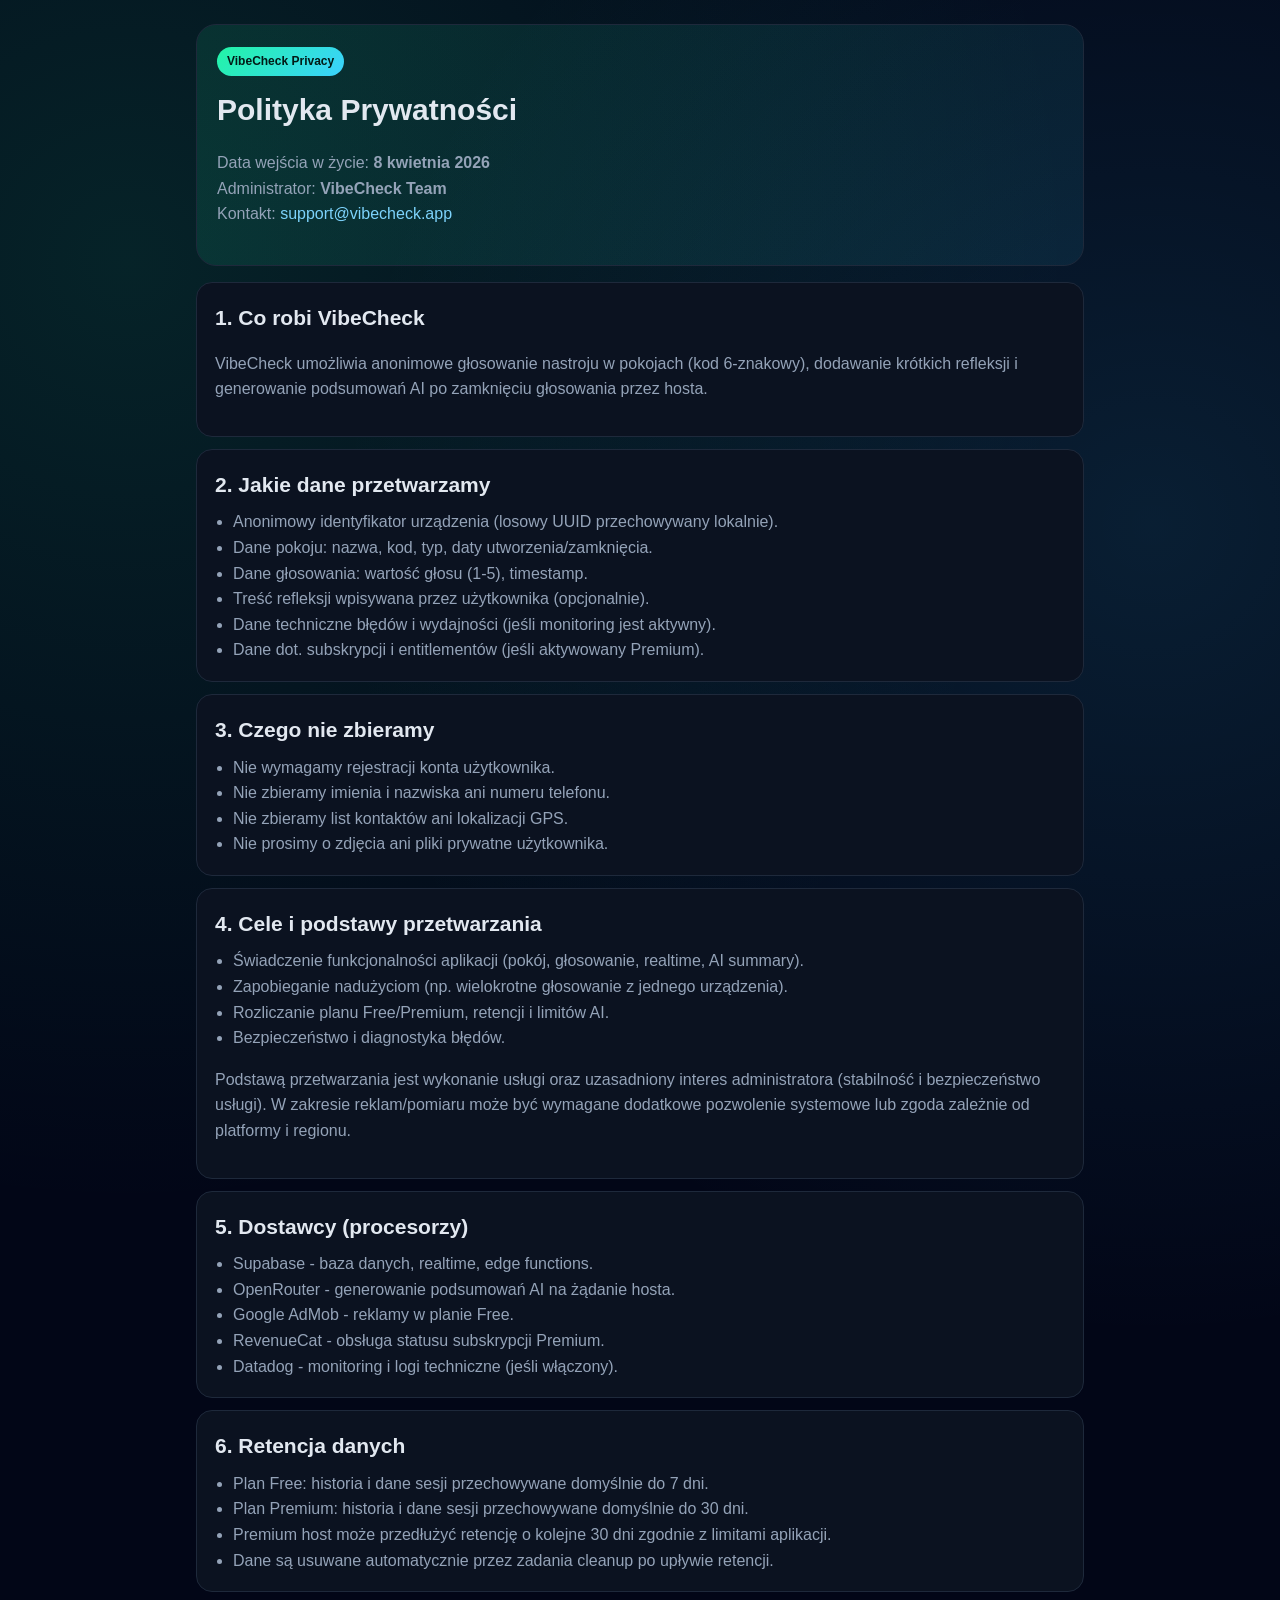
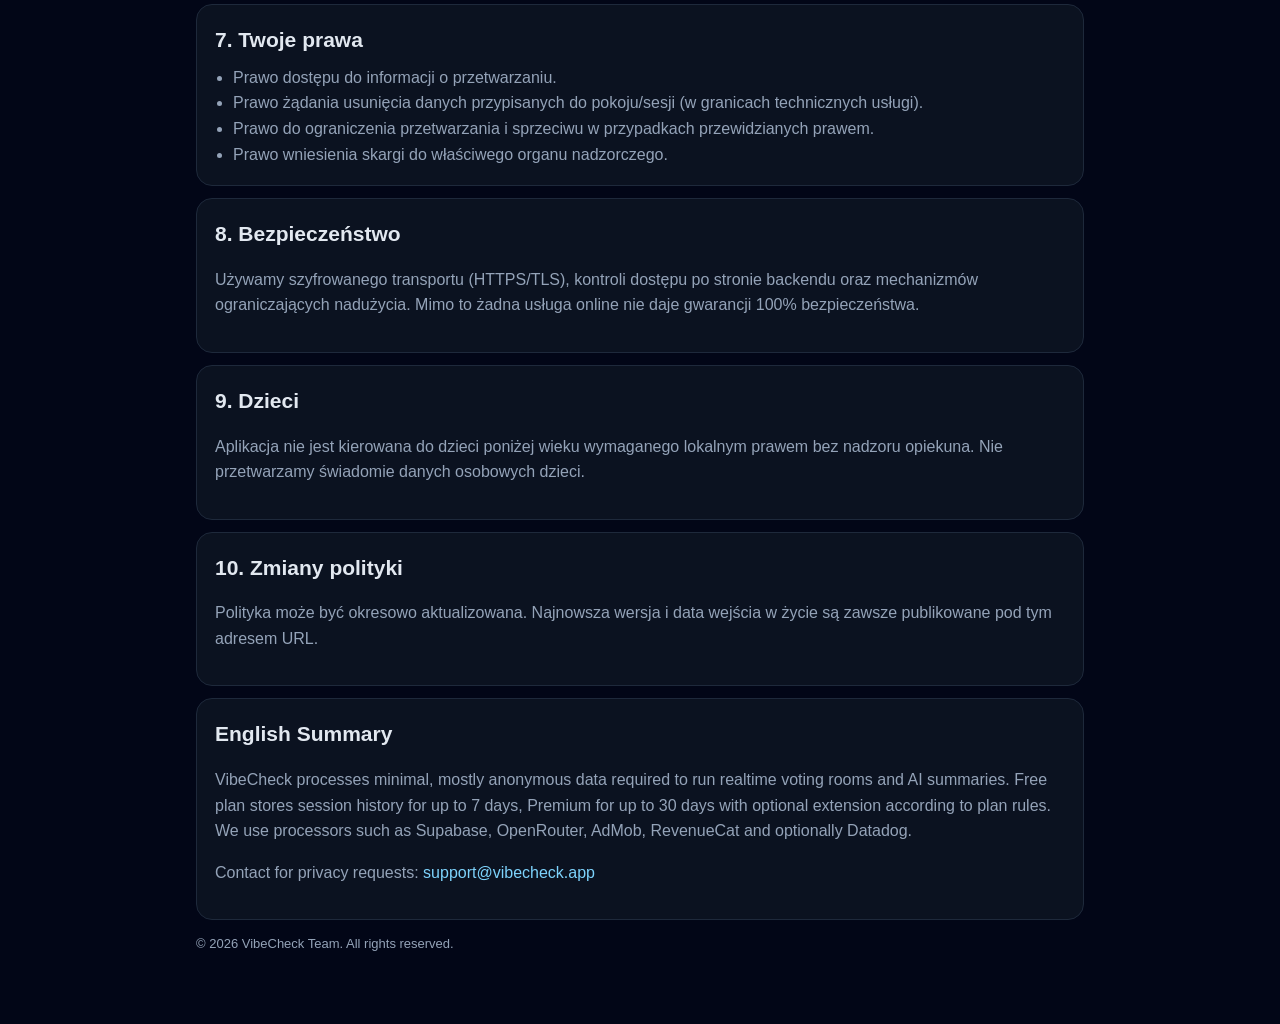
==== index.html @ dc40d6c0 "Add public privacy policy site" ====
<!doctype html>
<html lang="pl">
  <head>
    <meta charset="UTF-8" />
    <meta name="viewport" content="width=device-width, initial-scale=1.0" />
    <title>VibeCheck - Polityka Prywatności</title>
    <style>
      :root {
        --bg: #020617;
        --surface: #0b1220;
        --surface-2: #111827;
        --text: #e2e8f0;
        --muted: #94a3b8;
        --border: #1e293b;
        --accent-a: #22f5a5;
        --accent-b: #3bd1ff;
      }

      * {
        box-sizing: border-box;
      }

      body {
        margin: 0;
        background: radial-gradient(circle at 10% 10%, rgba(34, 245, 165, 0.12), transparent 36%),
          radial-gradient(circle at 90% 20%, rgba(59, 209, 255, 0.12), transparent 34%),
          var(--bg);
        color: var(--text);
        font-family: -apple-system, BlinkMacSystemFont, "Segoe UI", Roboto, Helvetica, Arial, sans-serif;
        line-height: 1.6;
      }

      .wrap {
        max-width: 920px;
        margin: 0 auto;
        padding: 24px 16px 56px;
      }

      .hero {
        background: linear-gradient(135deg, rgba(34, 245, 165, 0.1), rgba(59, 209, 255, 0.08));
        border: 1px solid var(--border);
        border-radius: 20px;
        padding: 22px 20px;
        margin-bottom: 16px;
      }

      h1 {
        margin: 0 0 8px;
        font-size: 30px;
      }

      h2 {
        margin: 0 0 8px;
        font-size: 21px;
      }

      h3 {
        margin: 0 0 6px;
        font-size: 16px;
      }

      p,
      li {
        color: var(--muted);
      }

      .card {
        background: var(--surface);
        border: 1px solid var(--border);
        border-radius: 16px;
        padding: 18px;
        margin-top: 12px;
      }

      ul {
        margin: 8px 0 0 18px;
        padding: 0;
      }

      .badge {
        display: inline-block;
        padding: 5px 10px;
        border-radius: 999px;
        font-size: 12px;
        color: #021a16;
        background: linear-gradient(135deg, var(--accent-a), var(--accent-b));
        font-weight: 700;
        margin-bottom: 10px;
      }

      a {
        color: #7dd3fc;
        text-decoration: none;
      }

      a:hover {
        text-decoration: underline;
      }

      .footer {
        margin-top: 14px;
        font-size: 13px;
        color: var(--muted);
      }
    </style>
  </head>
  <body>
    <main class="wrap">
      <section class="hero">
        <div class="badge">VibeCheck Privacy</div>
        <h1>Polityka Prywatności</h1>
        <p>
          Data wejścia w życie: <strong>8 kwietnia 2026</strong><br />
          Administrator: <strong>VibeCheck Team</strong><br />
          Kontakt: <a href="mailto:support@vibecheck.app">support@vibecheck.app</a>
        </p>
      </section>

      <section class="card">
        <h2>1. Co robi VibeCheck</h2>
        <p>
          VibeCheck umożliwia anonimowe głosowanie nastroju w pokojach (kod 6-znakowy), dodawanie krótkich refleksji i
          generowanie podsumowań AI po zamknięciu głosowania przez hosta.
        </p>
      </section>

      <section class="card">
        <h2>2. Jakie dane przetwarzamy</h2>
        <ul>
          <li>Anonimowy identyfikator urządzenia (losowy UUID przechowywany lokalnie).</li>
          <li>Dane pokoju: nazwa, kod, typ, daty utworzenia/zamknięcia.</li>
          <li>Dane głosowania: wartość głosu (1-5), timestamp.</li>
          <li>Treść refleksji wpisywana przez użytkownika (opcjonalnie).</li>
          <li>Dane techniczne błędów i wydajności (jeśli monitoring jest aktywny).</li>
          <li>Dane dot. subskrypcji i entitlementów (jeśli aktywowany Premium).</li>
        </ul>
      </section>

      <section class="card">
        <h2>3. Czego nie zbieramy</h2>
        <ul>
          <li>Nie wymagamy rejestracji konta użytkownika.</li>
          <li>Nie zbieramy imienia i nazwiska ani numeru telefonu.</li>
          <li>Nie zbieramy list kontaktów ani lokalizacji GPS.</li>
          <li>Nie prosimy o zdjęcia ani pliki prywatne użytkownika.</li>
        </ul>
      </section>

      <section class="card">
        <h2>4. Cele i podstawy przetwarzania</h2>
        <ul>
          <li>Świadczenie funkcjonalności aplikacji (pokój, głosowanie, realtime, AI summary).</li>
          <li>Zapobieganie nadużyciom (np. wielokrotne głosowanie z jednego urządzenia).</li>
          <li>Rozliczanie planu Free/Premium, retencji i limitów AI.</li>
          <li>Bezpieczeństwo i diagnostyka błędów.</li>
        </ul>
        <p>
          Podstawą przetwarzania jest wykonanie usługi oraz uzasadniony interes administratora (stabilność i bezpieczeństwo
          usługi). W zakresie reklam/pomiaru może być wymagane dodatkowe pozwolenie systemowe lub zgoda zależnie od
          platformy i regionu.
        </p>
      </section>

      <section class="card">
        <h2>5. Dostawcy (procesorzy)</h2>
        <ul>
          <li>Supabase - baza danych, realtime, edge functions.</li>
          <li>OpenRouter - generowanie podsumowań AI na żądanie hosta.</li>
          <li>Google AdMob - reklamy w planie Free.</li>
          <li>RevenueCat - obsługa statusu subskrypcji Premium.</li>
          <li>Datadog - monitoring i logi techniczne (jeśli włączony).</li>
        </ul>
      </section>

      <section class="card">
        <h2>6. Retencja danych</h2>
        <ul>
          <li>Plan Free: historia i dane sesji przechowywane domyślnie do 7 dni.</li>
          <li>Plan Premium: historia i dane sesji przechowywane domyślnie do 30 dni.</li>
          <li>Premium host może przedłużyć retencję o kolejne 30 dni zgodnie z limitami aplikacji.</li>
          <li>Dane są usuwane automatycznie przez zadania cleanup po upływie retencji.</li>
        </ul>
      </section>

      <section class="card">
        <h2>7. Twoje prawa</h2>
        <ul>
          <li>Prawo dostępu do informacji o przetwarzaniu.</li>
          <li>Prawo żądania usunięcia danych przypisanych do pokoju/sesji (w granicach technicznych usługi).</li>
          <li>Prawo do ograniczenia przetwarzania i sprzeciwu w przypadkach przewidzianych prawem.</li>
          <li>Prawo wniesienia skargi do właściwego organu nadzorczego.</li>
        </ul>
      </section>

      <section class="card">
        <h2>8. Bezpieczeństwo</h2>
        <p>
          Używamy szyfrowanego transportu (HTTPS/TLS), kontroli dostępu po stronie backendu oraz mechanizmów ograniczających
          nadużycia. Mimo to żadna usługa online nie daje gwarancji 100% bezpieczeństwa.
        </p>
      </section>

      <section class="card">
        <h2>9. Dzieci</h2>
        <p>
          Aplikacja nie jest kierowana do dzieci poniżej wieku wymaganego lokalnym prawem bez nadzoru opiekuna. Nie
          przetwarzamy świadomie danych osobowych dzieci.
        </p>
      </section>

      <section class="card">
        <h2>10. Zmiany polityki</h2>
        <p>
          Polityka może być okresowo aktualizowana. Najnowsza wersja i data wejścia w życie są zawsze publikowane pod tym
          adresem URL.
        </p>
      </section>

      <section class="card">
        <h2>English Summary</h2>
        <p>
          VibeCheck processes minimal, mostly anonymous data required to run realtime voting rooms and AI summaries. Free plan
          stores session history for up to 7 days, Premium for up to 30 days with optional extension according to plan rules.
          We use processors such as Supabase, OpenRouter, AdMob, RevenueCat and optionally Datadog.
        </p>
        <p>
          Contact for privacy requests: <a href="mailto:support@vibecheck.app">support@vibecheck.app</a>
        </p>
      </section>

      <p class="footer">© 2026 VibeCheck Team. All rights reserved.</p>
    </main>
  </body>
</html>
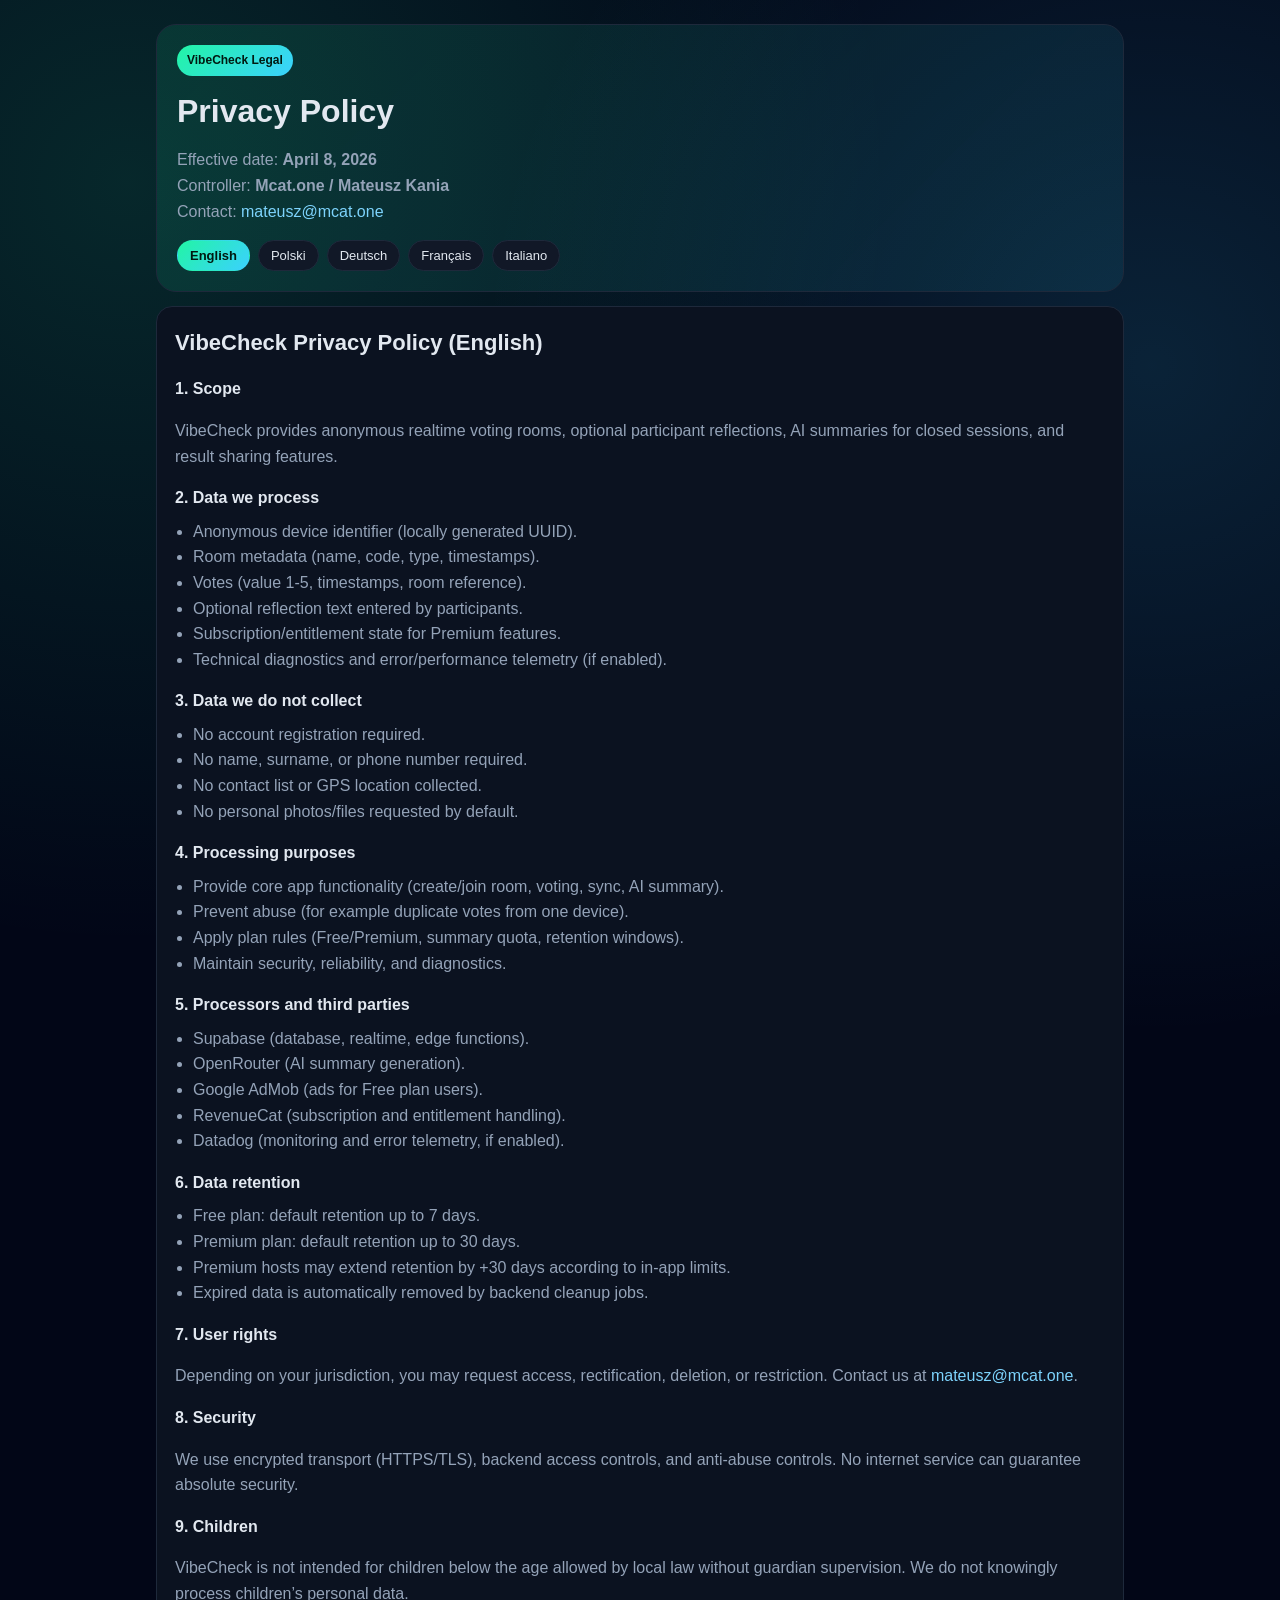
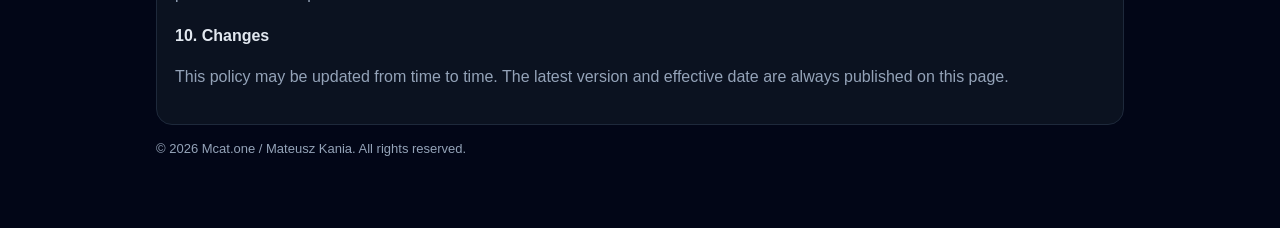
==== commit 2d892c97: "Update privacy policy: multilingual production content and contact email" ====
--- a/index.html
+++ b/index.html
@@ -1,19 +1,19 @@
 <!doctype html>
-<html lang="pl">
+<html lang="en">
   <head>
     <meta charset="UTF-8" />
     <meta name="viewport" content="width=device-width, initial-scale=1.0" />
-    <title>VibeCheck - Polityka Prywatności</title>
+    <title>VibeCheck Privacy Policy</title>
     <style>
       :root {
         --bg: #020617;
         --surface: #0b1220;
-        --surface-2: #111827;
+        --surface2: #111827;
         --text: #e2e8f0;
         --muted: #94a3b8;
         --border: #1e293b;
-        --accent-a: #22f5a5;
-        --accent-b: #3bd1ff;
+        --brandA: #22f5a5;
+        --brandB: #3bd1ff;
       }
 
       * {
@@ -22,16 +22,19 @@
 
       body {
         margin: 0;
-        background: radial-gradient(circle at 10% 10%, rgba(34, 245, 165, 0.12), transparent 36%),
-          radial-gradient(circle at 90% 20%, rgba(59, 209, 255, 0.12), transparent 34%),
+        background:
+          radial-gradient(circle at 10% 10%, rgba(34, 245, 165, 0.14), transparent 38%),
+          radial-gradient(circle at 90% 20%, rgba(59, 209, 255, 0.14), transparent 36%),
           var(--bg);
         color: var(--text);
-        font-family: -apple-system, BlinkMacSystemFont, "Segoe UI", Roboto, Helvetica, Arial, sans-serif;
+        font-family:
+          -apple-system, BlinkMacSystemFont, "Segoe UI", Roboto, Helvetica, Arial,
+          "Apple Color Emoji", "Segoe UI Emoji", sans-serif;
         line-height: 1.6;
       }
 
       .wrap {
-        max-width: 920px;
+        max-width: 1000px;
         margin: 0 auto;
         padding: 24px 16px 56px;
       }
@@ -40,23 +43,74 @@
         background: linear-gradient(135deg, rgba(34, 245, 165, 0.1), rgba(59, 209, 255, 0.08));
         border: 1px solid var(--border);
         border-radius: 20px;
-        padding: 22px 20px;
-        margin-bottom: 16px;
+        padding: 20px;
+      }
+
+      .badge {
+        display: inline-block;
+        border-radius: 999px;
+        padding: 6px 10px;
+        font-size: 12px;
+        font-weight: 700;
+        color: #001a11;
+        background: linear-gradient(135deg, var(--brandA), var(--brandB));
+        margin-bottom: 10px;
       }
 
       h1 {
-        margin: 0 0 8px;
-        font-size: 30px;
+        margin: 0;
+        font-size: 32px;
+      }
+
+      .meta {
+        color: var(--muted);
+        margin-top: 10px;
+      }
+
+      .lang-bar {
+        margin-top: 14px;
+        display: flex;
+        flex-wrap: wrap;
+        gap: 8px;
+      }
+
+      .lang-btn {
+        border: 1px solid var(--border);
+        background: var(--surface2);
+        color: var(--text);
+        border-radius: 999px;
+        padding: 7px 12px;
+        font-size: 13px;
+        cursor: pointer;
+      }
+
+      .lang-btn.active {
+        border-color: transparent;
+        color: #001a11;
+        font-weight: 700;
+        background: linear-gradient(135deg, var(--brandA), var(--brandB));
+      }
+
+      .policy {
+        margin-top: 14px;
+        border: 1px solid var(--border);
+        border-radius: 16px;
+        background: var(--surface);
+        padding: 18px;
+      }
+
+      .policy.hidden {
+        display: none;
       }
 
       h2 {
-        margin: 0 0 8px;
-        font-size: 21px;
+        font-size: 22px;
+        margin: 0 0 10px;
       }
 
       h3 {
-        margin: 0 0 6px;
         font-size: 16px;
+        margin: 16px 0 6px;
       }
 
       p,
@@ -64,30 +118,11 @@
         color: var(--muted);
       }
 
-      .card {
-        background: var(--surface);
-        border: 1px solid var(--border);
-        border-radius: 16px;
-        padding: 18px;
-        margin-top: 12px;
-      }
-
       ul {
         margin: 8px 0 0 18px;
         padding: 0;
       }
 
-      .badge {
-        display: inline-block;
-        padding: 5px 10px;
-        border-radius: 999px;
-        font-size: 12px;
-        color: #021a16;
-        background: linear-gradient(135deg, var(--accent-a), var(--accent-b));
-        font-weight: 700;
-        margin-bottom: 10px;
-      }
-
       a {
         color: #7dd3fc;
         text-decoration: none;
@@ -99,136 +134,443 @@
 
       .footer {
         margin-top: 14px;
+        color: var(--muted);
         font-size: 13px;
-        color: var(--muted);
       }
     </style>
   </head>
   <body>
     <main class="wrap">
       <section class="hero">
-        <div class="badge">VibeCheck Privacy</div>
-        <h1>Polityka Prywatności</h1>
-        <p>
-          Data wejścia w życie: <strong>8 kwietnia 2026</strong><br />
-          Administrator: <strong>VibeCheck Team</strong><br />
-          Kontakt: <a href="mailto:support@vibecheck.app">support@vibecheck.app</a>
-        </p>
+        <div class="badge">VibeCheck Legal</div>
+        <h1>Privacy Policy</h1>
+        <p class="meta">
+          Effective date: <strong>April 8, 2026</strong><br />
+          Controller: <strong>Mcat.one / Mateusz Kania</strong><br />
+          Contact: <a href="mailto:mateusz@mcat.one">mateusz@mcat.one</a>
+        </p>
+        <div class="lang-bar" role="tablist" aria-label="Language switcher">
+          <button class="lang-btn active" data-lang="en" role="tab" aria-selected="true">English</button>
+          <button class="lang-btn" data-lang="pl" role="tab" aria-selected="false">Polski</button>
+          <button class="lang-btn" data-lang="de" role="tab" aria-selected="false">Deutsch</button>
+          <button class="lang-btn" data-lang="fr" role="tab" aria-selected="false">Français</button>
+          <button class="lang-btn" data-lang="it" role="tab" aria-selected="false">Italiano</button>
+        </div>
       </section>
 
-      <section class="card">
-        <h2>1. Co robi VibeCheck</h2>
-        <p>
-          VibeCheck umożliwia anonimowe głosowanie nastroju w pokojach (kod 6-znakowy), dodawanie krótkich refleksji i
-          generowanie podsumowań AI po zamknięciu głosowania przez hosta.
+      <section id="policy-en" class="policy" data-lang-panel="en">
+        <h2>VibeCheck Privacy Policy (English)</h2>
+
+        <h3>1. Scope</h3>
+        <p>
+          VibeCheck provides anonymous realtime voting rooms, optional participant reflections, AI summaries for closed sessions,
+          and result sharing features.
+        </p>
+
+        <h3>2. Data we process</h3>
+        <ul>
+          <li>Anonymous device identifier (locally generated UUID).</li>
+          <li>Room metadata (name, code, type, timestamps).</li>
+          <li>Votes (value 1-5, timestamps, room reference).</li>
+          <li>Optional reflection text entered by participants.</li>
+          <li>Subscription/entitlement state for Premium features.</li>
+          <li>Technical diagnostics and error/performance telemetry (if enabled).</li>
+        </ul>
+
+        <h3>3. Data we do not collect</h3>
+        <ul>
+          <li>No account registration required.</li>
+          <li>No name, surname, or phone number required.</li>
+          <li>No contact list or GPS location collected.</li>
+          <li>No personal photos/files requested by default.</li>
+        </ul>
+
+        <h3>4. Processing purposes</h3>
+        <ul>
+          <li>Provide core app functionality (create/join room, voting, sync, AI summary).</li>
+          <li>Prevent abuse (for example duplicate votes from one device).</li>
+          <li>Apply plan rules (Free/Premium, summary quota, retention windows).</li>
+          <li>Maintain security, reliability, and diagnostics.</li>
+        </ul>
+
+        <h3>5. Processors and third parties</h3>
+        <ul>
+          <li>Supabase (database, realtime, edge functions).</li>
+          <li>OpenRouter (AI summary generation).</li>
+          <li>Google AdMob (ads for Free plan users).</li>
+          <li>RevenueCat (subscription and entitlement handling).</li>
+          <li>Datadog (monitoring and error telemetry, if enabled).</li>
+        </ul>
+
+        <h3>6. Data retention</h3>
+        <ul>
+          <li>Free plan: default retention up to 7 days.</li>
+          <li>Premium plan: default retention up to 30 days.</li>
+          <li>Premium hosts may extend retention by +30 days according to in-app limits.</li>
+          <li>Expired data is automatically removed by backend cleanup jobs.</li>
+        </ul>
+
+        <h3>7. User rights</h3>
+        <p>
+          Depending on your jurisdiction, you may request access, rectification, deletion, or restriction. Contact us at
+          <a href="mailto:mateusz@mcat.one">mateusz@mcat.one</a>.
+        </p>
+
+        <h3>8. Security</h3>
+        <p>
+          We use encrypted transport (HTTPS/TLS), backend access controls, and anti-abuse controls. No internet service can
+          guarantee absolute security.
+        </p>
+
+        <h3>9. Children</h3>
+        <p>
+          VibeCheck is not intended for children below the age allowed by local law without guardian supervision. We do not
+          knowingly process children’s personal data.
+        </p>
+
+        <h3>10. Changes</h3>
+        <p>
+          This policy may be updated from time to time. The latest version and effective date are always published on this page.
         </p>
       </section>
 
-      <section class="card">
-        <h2>2. Jakie dane przetwarzamy</h2>
-        <ul>
-          <li>Anonimowy identyfikator urządzenia (losowy UUID przechowywany lokalnie).</li>
-          <li>Dane pokoju: nazwa, kod, typ, daty utworzenia/zamknięcia.</li>
-          <li>Dane głosowania: wartość głosu (1-5), timestamp.</li>
-          <li>Treść refleksji wpisywana przez użytkownika (opcjonalnie).</li>
-          <li>Dane techniczne błędów i wydajności (jeśli monitoring jest aktywny).</li>
-          <li>Dane dot. subskrypcji i entitlementów (jeśli aktywowany Premium).</li>
-        </ul>
+      <section id="policy-pl" class="policy hidden" data-lang-panel="pl">
+        <h2>Polityka Prywatności VibeCheck (Polski)</h2>
+
+        <h3>1. Zakres</h3>
+        <p>
+          VibeCheck umożliwia anonimowe głosowanie w pokojach realtime, dodawanie opcjonalnych przemyśleń, generowanie
+          podsumowań AI po zamknięciu sesji i udostępnianie wyników.
+        </p>
+
+        <h3>2. Jakie dane przetwarzamy</h3>
+        <ul>
+          <li>Anonimowy identyfikator urządzenia (UUID generowany lokalnie).</li>
+          <li>Metadane pokoju (nazwa, kod, typ, znaczniki czasu).</li>
+          <li>Głosy (wartość 1-5, czas, powiązanie z pokojem).</li>
+          <li>Opcjonalne przemyślenia wpisane przez uczestników.</li>
+          <li>Status subskrypcji i entitlementów Premium.</li>
+          <li>Dane diagnostyczne i telemetryczne (jeśli monitoring jest włączony).</li>
+        </ul>
+
+        <h3>3. Czego nie zbieramy</h3>
+        <ul>
+          <li>Brak obowiązku rejestracji konta.</li>
+          <li>Nie wymagamy imienia, nazwiska ani telefonu.</li>
+          <li>Nie pobieramy kontaktów ani lokalizacji GPS.</li>
+          <li>Domyślnie nie prosimy o prywatne zdjęcia ani pliki.</li>
+        </ul>
+
+        <h3>4. Cele przetwarzania</h3>
+        <ul>
+          <li>Realizacja funkcji aplikacji (tworzenie/dołączanie do pokoju, głosowanie, synchronizacja, AI summary).</li>
+          <li>Ochrona przed nadużyciami (np. duplikacją głosów z jednego urządzenia).</li>
+          <li>Egzekwowanie zasad planu (Free/Premium, limity AI, retencja danych).</li>
+          <li>Bezpieczeństwo, niezawodność i diagnostyka.</li>
+        </ul>
+
+        <h3>5. Procesorzy i podmioty zewnętrzne</h3>
+        <ul>
+          <li>Supabase (baza danych, realtime, edge functions).</li>
+          <li>OpenRouter (generowanie podsumowań AI).</li>
+          <li>Google AdMob (reklamy dla planu Free).</li>
+          <li>RevenueCat (obsługa subskrypcji i entitlementów).</li>
+          <li>Datadog (monitoring i telemetryka błędów, jeśli aktywne).</li>
+        </ul>
+
+        <h3>6. Retencja danych</h3>
+        <ul>
+          <li>Free: domyślnie do 7 dni.</li>
+          <li>Premium: domyślnie do 30 dni.</li>
+          <li>Host Premium może przedłużyć retencję o +30 dni zgodnie z limitami w aplikacji.</li>
+          <li>Dane po wygaśnięciu retencji usuwane są automatycznie przez joby backendowe.</li>
+        </ul>
+
+        <h3>7. Prawa użytkownika</h3>
+        <p>
+          W zależności od kraju masz prawo do dostępu, sprostowania, usunięcia lub ograniczenia przetwarzania danych.
+          Kontakt: <a href="mailto:mateusz@mcat.one">mateusz@mcat.one</a>.
+        </p>
+
+        <h3>8. Bezpieczeństwo</h3>
+        <p>
+          Stosujemy HTTPS/TLS, kontrolę dostępu po stronie backendu i mechanizmy antynadużyciowe. Żadna usługa internetowa nie
+          daje gwarancji 100% bezpieczeństwa.
+        </p>
+
+        <h3>9. Dzieci</h3>
+        <p>
+          Aplikacja nie jest kierowana do dzieci poniżej wieku dopuszczonego lokalnym prawem bez nadzoru opiekuna. Nie
+          przetwarzamy świadomie danych osobowych dzieci.
+        </p>
+
+        <h3>10. Zmiany polityki</h3>
+        <p>
+          Polityka może być okresowo aktualizowana. Najnowsza wersja i data obowiązywania są zawsze publikowane na tej stronie.
+        </p>
       </section>
 
-      <section class="card">
-        <h2>3. Czego nie zbieramy</h2>
-        <ul>
-          <li>Nie wymagamy rejestracji konta użytkownika.</li>
-          <li>Nie zbieramy imienia i nazwiska ani numeru telefonu.</li>
-          <li>Nie zbieramy list kontaktów ani lokalizacji GPS.</li>
-          <li>Nie prosimy o zdjęcia ani pliki prywatne użytkownika.</li>
-        </ul>
+      <section id="policy-de" class="policy hidden" data-lang-panel="de">
+        <h2>Datenschutzerklärung VibeCheck (Deutsch)</h2>
+
+        <h3>1. Geltungsbereich</h3>
+        <p>
+          VibeCheck ermöglicht anonyme Echtzeit-Abstimmungen in Räumen, optionale Kommentare, KI-Zusammenfassungen nach
+          Schließung einer Sitzung sowie das Teilen von Ergebnissen.
+        </p>
+
+        <h3>2. Welche Daten wir verarbeiten</h3>
+        <ul>
+          <li>Anonyme Geräte-ID (lokal erzeugte UUID).</li>
+          <li>Raum-Metadaten (Name, Code, Typ, Zeitstempel).</li>
+          <li>Abstimmungen (Wert 1-5, Zeit, Raumbezug).</li>
+          <li>Optionale Texteingaben der Teilnehmenden.</li>
+          <li>Abonnement- und Entitlement-Status für Premium.</li>
+          <li>Technische Diagnose- und Telemetriedaten (falls aktiviert).</li>
+        </ul>
+
+        <h3>3. Welche Daten wir nicht erheben</h3>
+        <ul>
+          <li>Keine Registrierung erforderlich.</li>
+          <li>Kein Name, Nachname oder Telefonnummer erforderlich.</li>
+          <li>Keine Kontakte oder GPS-Standortdaten.</li>
+          <li>Keine privaten Fotos/Dateien im Standardablauf.</li>
+        </ul>
+
+        <h3>4. Verarbeitungszwecke</h3>
+        <ul>
+          <li>Bereitstellung der App-Funktionen (Raum, Abstimmung, Sync, KI-Zusammenfassung).</li>
+          <li>Missbrauchsschutz (z. B. doppelte Abstimmungen pro Gerät).</li>
+          <li>Umsetzung von Free/Premium-Regeln, Quoten und Aufbewahrungsfristen.</li>
+          <li>Sicherheit, Stabilität und Fehlerdiagnose.</li>
+        </ul>
+
+        <h3>5. Auftragsverarbeiter und Drittanbieter</h3>
+        <ul>
+          <li>Supabase (Datenbank, Realtime, Edge Functions).</li>
+          <li>OpenRouter (KI-Zusammenfassungen).</li>
+          <li>Google AdMob (Werbung im Free-Plan).</li>
+          <li>RevenueCat (Abonnement- und Entitlement-Verwaltung).</li>
+          <li>Datadog (Monitoring/Fehlertelemetrie, falls aktiviert).</li>
+        </ul>
+
+        <h3>6. Speicherfristen</h3>
+        <ul>
+          <li>Free: standardmäßig bis zu 7 Tage.</li>
+          <li>Premium: standardmäßig bis zu 30 Tage.</li>
+          <li>Premium-Hosts können gemäß App-Limits um +30 Tage verlängern.</li>
+          <li>Abgelaufene Daten werden automatisch per Backend-Cleanup entfernt.</li>
+        </ul>
+
+        <h3>7. Nutzerrechte</h3>
+        <p>
+          Je nach Rechtsraum haben Sie Rechte auf Auskunft, Berichtigung, Löschung oder Einschränkung. Kontakt:
+          <a href="mailto:mateusz@mcat.one">mateusz@mcat.one</a>.
+        </p>
+
+        <h3>8. Sicherheit</h3>
+        <p>
+          Wir verwenden HTTPS/TLS, Zugriffskontrollen im Backend und Schutzmechanismen gegen Missbrauch. Absolute Sicherheit
+          kann kein Internetdienst garantieren.
+        </p>
+
+        <h3>9. Kinder</h3>
+        <p>
+          VibeCheck richtet sich nicht an Kinder unter dem lokal zulässigen Alter ohne Aufsicht. Wir verarbeiten wissentlich
+          keine personenbezogenen Daten von Kindern.
+        </p>
+
+        <h3>10. Änderungen</h3>
+        <p>
+          Diese Datenschutzerklärung kann aktualisiert werden. Die jeweils aktuelle Version mit Datum ist auf dieser Seite
+          verfügbar.
+        </p>
       </section>
 
-      <section class="card">
-        <h2>4. Cele i podstawy przetwarzania</h2>
-        <ul>
-          <li>Świadczenie funkcjonalności aplikacji (pokój, głosowanie, realtime, AI summary).</li>
-          <li>Zapobieganie nadużyciom (np. wielokrotne głosowanie z jednego urządzenia).</li>
-          <li>Rozliczanie planu Free/Premium, retencji i limitów AI.</li>
-          <li>Bezpieczeństwo i diagnostyka błędów.</li>
-        </ul>
-        <p>
-          Podstawą przetwarzania jest wykonanie usługi oraz uzasadniony interes administratora (stabilność i bezpieczeństwo
-          usługi). W zakresie reklam/pomiaru może być wymagane dodatkowe pozwolenie systemowe lub zgoda zależnie od
-          platformy i regionu.
+      <section id="policy-fr" class="policy hidden" data-lang-panel="fr">
+        <h2>Politique de Confidentialité VibeCheck (Français)</h2>
+
+        <h3>1. Portée</h3>
+        <p>
+          VibeCheck permet des votes anonymes en temps réel, des commentaires optionnels, des résumés IA après clôture d’une
+          session et le partage de résultats.
+        </p>
+
+        <h3>2. Données traitées</h3>
+        <ul>
+          <li>Identifiant appareil anonyme (UUID généré localement).</li>
+          <li>Métadonnées de room (nom, code, type, horodatage).</li>
+          <li>Votes (valeur 1-5, horodatage, référence room).</li>
+          <li>Commentaires optionnels des participants.</li>
+          <li>État d’abonnement et d’entitlement Premium.</li>
+          <li>Télémétrie technique/erreurs (si activée).</li>
+        </ul>
+
+        <h3>3. Données non collectées</h3>
+        <ul>
+          <li>Aucune inscription obligatoire.</li>
+          <li>Aucun nom, prénom ou numéro de téléphone requis.</li>
+          <li>Aucune collecte des contacts ni du GPS.</li>
+          <li>Aucun fichier/photo personnel demandé par défaut.</li>
+        </ul>
+
+        <h3>4. Finalités</h3>
+        <ul>
+          <li>Fournir les fonctionnalités de l’app (room, vote, sync, résumé IA).</li>
+          <li>Prévenir les abus (ex. votes dupliqués depuis un même appareil).</li>
+          <li>Appliquer les règles Free/Premium, quotas IA et rétention.</li>
+          <li>Assurer sécurité, stabilité et diagnostic.</li>
+        </ul>
+
+        <h3>5. Sous-traitants et tiers</h3>
+        <ul>
+          <li>Supabase (base de données, realtime, edge functions).</li>
+          <li>OpenRouter (génération de résumés IA).</li>
+          <li>Google AdMob (publicités pour le plan Free).</li>
+          <li>RevenueCat (gestion abonnements/entitlements).</li>
+          <li>Datadog (monitoring et erreurs, si activé).</li>
+        </ul>
+
+        <h3>6. Conservation</h3>
+        <ul>
+          <li>Free : jusqu’à 7 jours par défaut.</li>
+          <li>Premium : jusqu’à 30 jours par défaut.</li>
+          <li>Les hôtes Premium peuvent prolonger de +30 jours selon les limites de l’app.</li>
+          <li>Les données expirées sont supprimées automatiquement côté backend.</li>
+        </ul>
+
+        <h3>7. Vos droits</h3>
+        <p>
+          Selon votre juridiction, vous pouvez demander l’accès, la rectification, la suppression ou la limitation.
+          Contact : <a href="mailto:mateusz@mcat.one">mateusz@mcat.one</a>.
+        </p>
+
+        <h3>8. Sécurité</h3>
+        <p>
+          Nous utilisons HTTPS/TLS, des contrôles d’accès backend et des mécanismes anti-abus. Aucun service en ligne ne peut
+          garantir une sécurité absolue.
+        </p>
+
+        <h3>9. Enfants</h3>
+        <p>
+          VibeCheck n’est pas destiné aux enfants en dessous de l’âge autorisé localement sans supervision. Nous ne traitons pas
+          sciemment les données personnelles d’enfants.
+        </p>
+
+        <h3>10. Modifications</h3>
+        <p>
+          Cette politique peut être mise à jour. La version la plus récente et sa date d’effet sont publiées sur cette page.
         </p>
       </section>
 
-      <section class="card">
-        <h2>5. Dostawcy (procesorzy)</h2>
-        <ul>
-          <li>Supabase - baza danych, realtime, edge functions.</li>
-          <li>OpenRouter - generowanie podsumowań AI na żądanie hosta.</li>
-          <li>Google AdMob - reklamy w planie Free.</li>
-          <li>RevenueCat - obsługa statusu subskrypcji Premium.</li>
-          <li>Datadog - monitoring i logi techniczne (jeśli włączony).</li>
-        </ul>
+      <section id="policy-it" class="policy hidden" data-lang-panel="it">
+        <h2>Informativa sulla Privacy VibeCheck (Italiano)</h2>
+
+        <h3>1. Ambito</h3>
+        <p>
+          VibeCheck consente votazioni anonime in tempo reale, commenti facoltativi, riepiloghi IA dopo la chiusura della
+          sessione e condivisione dei risultati.
+        </p>
+
+        <h3>2. Dati trattati</h3>
+        <ul>
+          <li>ID dispositivo anonimo (UUID generato localmente).</li>
+          <li>Metadati room (nome, codice, tipo, timestamp).</li>
+          <li>Voti (valore 1-5, timestamp, riferimento room).</li>
+          <li>Commenti facoltativi dei partecipanti.</li>
+          <li>Stato abbonamento/entitlement Premium.</li>
+          <li>Telemetria tecnica e errori (se abilitata).</li>
+        </ul>
+
+        <h3>3. Dati non raccolti</h3>
+        <ul>
+          <li>Nessuna registrazione account obbligatoria.</li>
+          <li>Nessun nome/cognome o numero di telefono richiesto.</li>
+          <li>Nessuna raccolta contatti o GPS.</li>
+          <li>Nessun file o foto personali richiesti di default.</li>
+        </ul>
+
+        <h3>4. Finalità</h3>
+        <ul>
+          <li>Fornire le funzioni core (room, voto, sync, riepilogo IA).</li>
+          <li>Prevenire abusi (es. voto duplicato dallo stesso dispositivo).</li>
+          <li>Applicare regole Free/Premium, quote IA e retention.</li>
+          <li>Garantire sicurezza, stabilità e diagnostica.</li>
+        </ul>
+
+        <h3>5. Responsabili e terze parti</h3>
+        <ul>
+          <li>Supabase (database, realtime, edge functions).</li>
+          <li>OpenRouter (generazione riepiloghi IA).</li>
+          <li>Google AdMob (pubblicità per piano Free).</li>
+          <li>RevenueCat (gestione abbonamenti/entitlement).</li>
+          <li>Datadog (monitoraggio/errori, se attivo).</li>
+        </ul>
+
+        <h3>6. Conservazione dati</h3>
+        <ul>
+          <li>Free: fino a 7 giorni per impostazione predefinita.</li>
+          <li>Premium: fino a 30 giorni per impostazione predefinita.</li>
+          <li>Gli host Premium possono estendere di +30 giorni secondo i limiti in-app.</li>
+          <li>I dati scaduti vengono rimossi automaticamente da job backend.</li>
+        </ul>
+
+        <h3>7. Diritti dell’utente</h3>
+        <p>
+          In base alla normativa applicabile, puoi richiedere accesso, rettifica, cancellazione o limitazione.
+          Contatto: <a href="mailto:mateusz@mcat.one">mateusz@mcat.one</a>.
+        </p>
+
+        <h3>8. Sicurezza</h3>
+        <p>
+          Usiamo HTTPS/TLS, controlli di accesso backend e meccanismi anti-abuso. Nessun servizio online può garantire sicurezza
+          assoluta.
+        </p>
+
+        <h3>9. Minori</h3>
+        <p>
+          VibeCheck non è destinata a minori sotto l’età consentita localmente senza supervisione di un tutore. Non trattiamo
+          consapevolmente dati personali di minori.
+        </p>
+
+        <h3>10. Modifiche</h3>
+        <p>
+          Questa informativa può essere aggiornata periodicamente. L’ultima versione e data di efficacia sono pubblicate su
+          questa pagina.
+        </p>
       </section>
 
-      <section class="card">
-        <h2>6. Retencja danych</h2>
-        <ul>
-          <li>Plan Free: historia i dane sesji przechowywane domyślnie do 7 dni.</li>
-          <li>Plan Premium: historia i dane sesji przechowywane domyślnie do 30 dni.</li>
-          <li>Premium host może przedłużyć retencję o kolejne 30 dni zgodnie z limitami aplikacji.</li>
-          <li>Dane są usuwane automatycznie przez zadania cleanup po upływie retencji.</li>
-        </ul>
-      </section>
-
-      <section class="card">
-        <h2>7. Twoje prawa</h2>
-        <ul>
-          <li>Prawo dostępu do informacji o przetwarzaniu.</li>
-          <li>Prawo żądania usunięcia danych przypisanych do pokoju/sesji (w granicach technicznych usługi).</li>
-          <li>Prawo do ograniczenia przetwarzania i sprzeciwu w przypadkach przewidzianych prawem.</li>
-          <li>Prawo wniesienia skargi do właściwego organu nadzorczego.</li>
-        </ul>
-      </section>
-
-      <section class="card">
-        <h2>8. Bezpieczeństwo</h2>
-        <p>
-          Używamy szyfrowanego transportu (HTTPS/TLS), kontroli dostępu po stronie backendu oraz mechanizmów ograniczających
-          nadużycia. Mimo to żadna usługa online nie daje gwarancji 100% bezpieczeństwa.
-        </p>
-      </section>
-
-      <section class="card">
-        <h2>9. Dzieci</h2>
-        <p>
-          Aplikacja nie jest kierowana do dzieci poniżej wieku wymaganego lokalnym prawem bez nadzoru opiekuna. Nie
-          przetwarzamy świadomie danych osobowych dzieci.
-        </p>
-      </section>
-
-      <section class="card">
-        <h2>10. Zmiany polityki</h2>
-        <p>
-          Polityka może być okresowo aktualizowana. Najnowsza wersja i data wejścia w życie są zawsze publikowane pod tym
-          adresem URL.
-        </p>
-      </section>
-
-      <section class="card">
-        <h2>English Summary</h2>
-        <p>
-          VibeCheck processes minimal, mostly anonymous data required to run realtime voting rooms and AI summaries. Free plan
-          stores session history for up to 7 days, Premium for up to 30 days with optional extension according to plan rules.
-          We use processors such as Supabase, OpenRouter, AdMob, RevenueCat and optionally Datadog.
-        </p>
-        <p>
-          Contact for privacy requests: <a href="mailto:support@vibecheck.app">support@vibecheck.app</a>
-        </p>
-      </section>
-
-      <p class="footer">© 2026 VibeCheck Team. All rights reserved.</p>
+      <p class="footer">
+        © 2026 Mcat.one / Mateusz Kania. All rights reserved.
+      </p>
     </main>
+
+    <script>
+      (function () {
+        const buttons = Array.from(document.querySelectorAll('.lang-btn'));
+        const panels = Array.from(document.querySelectorAll('[data-lang-panel]'));
+
+        const setLang = (lang) => {
+          buttons.forEach((btn) => {
+            const active = btn.dataset.lang === lang;
+            btn.classList.toggle('active', active);
+            btn.setAttribute('aria-selected', active ? 'true' : 'false');
+          });
+
+          panels.forEach((panel) => {
+            panel.classList.toggle('hidden', panel.getAttribute('data-lang-panel') !== lang);
+          });
+        };
+
+        buttons.forEach((btn) => {
+          btn.addEventListener('click', () => setLang(btn.dataset.lang));
+        });
+
+        const preferred = (navigator.language || 'en').slice(0, 2).toLowerCase();
+        if (['pl', 'en', 'de', 'fr', 'it'].includes(preferred)) {
+          setLang(preferred);
+        }
+      })();
+    </script>
   </body>
 </html>
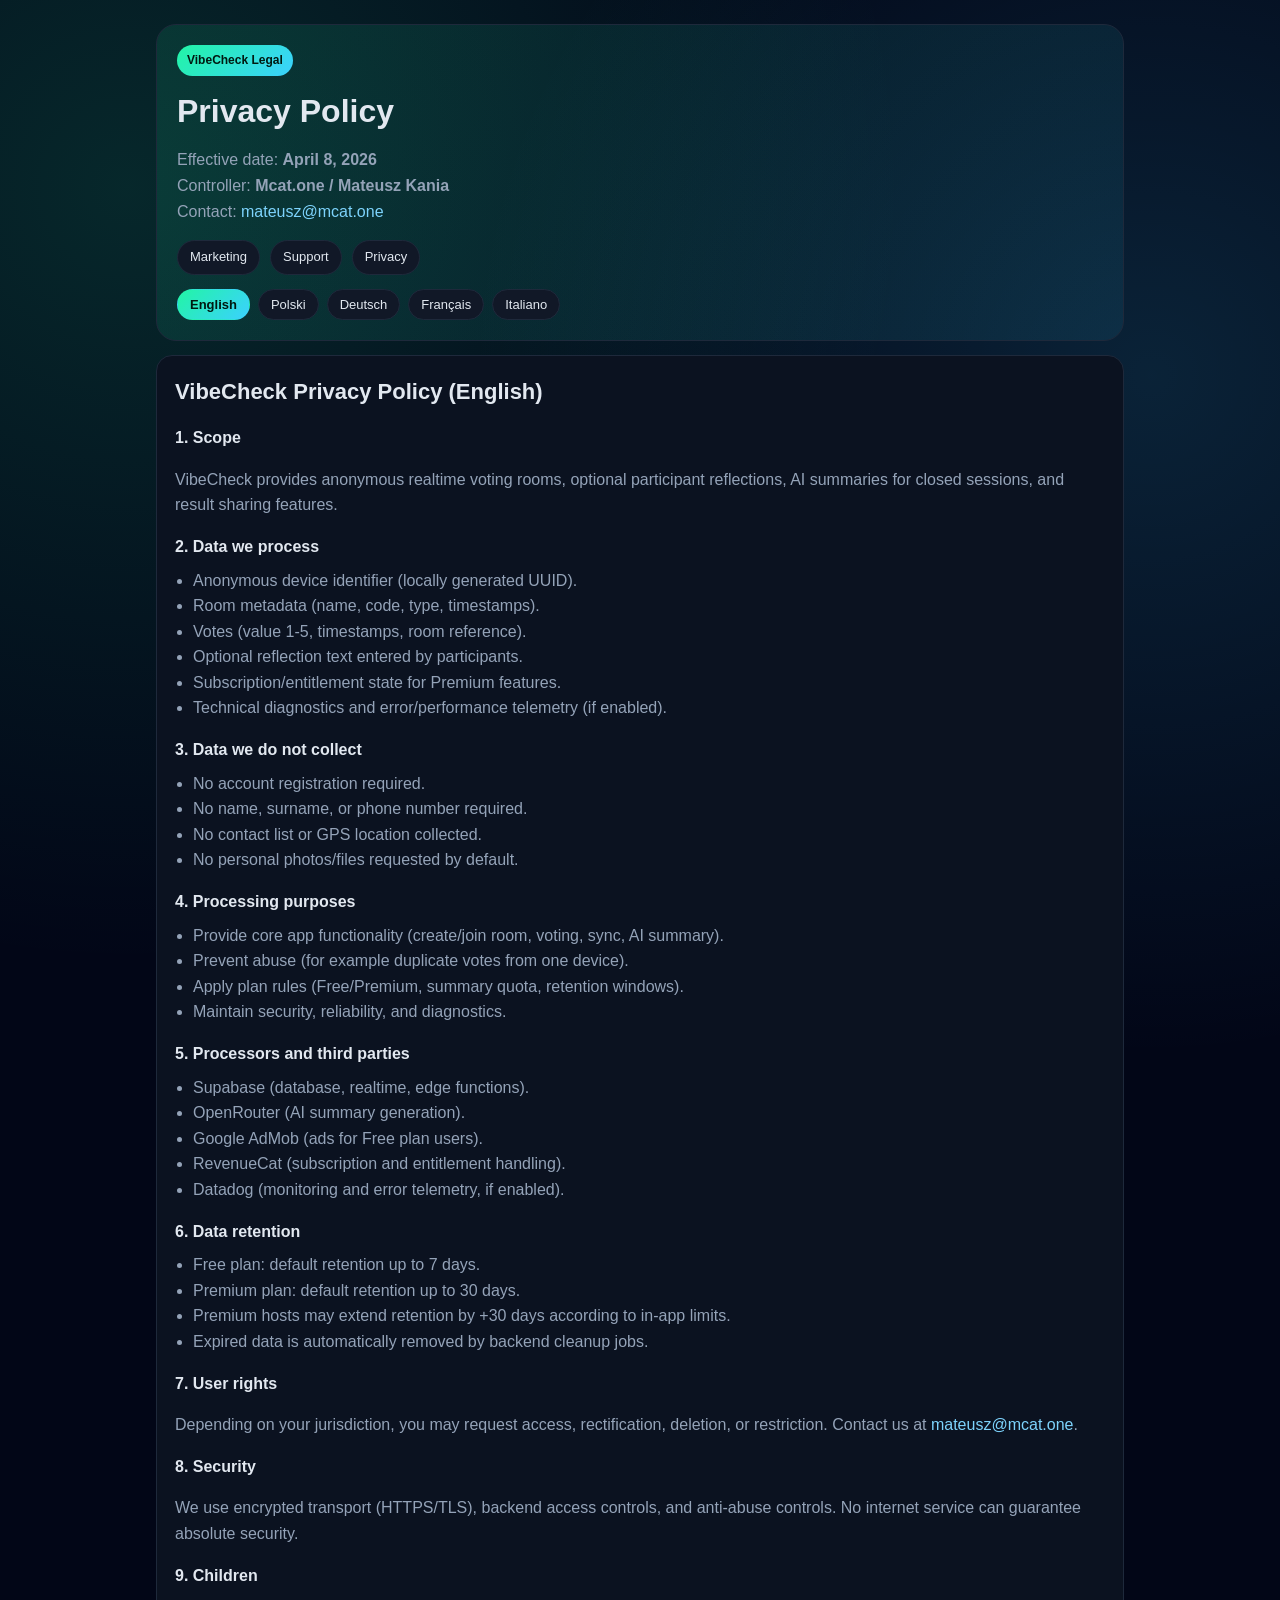
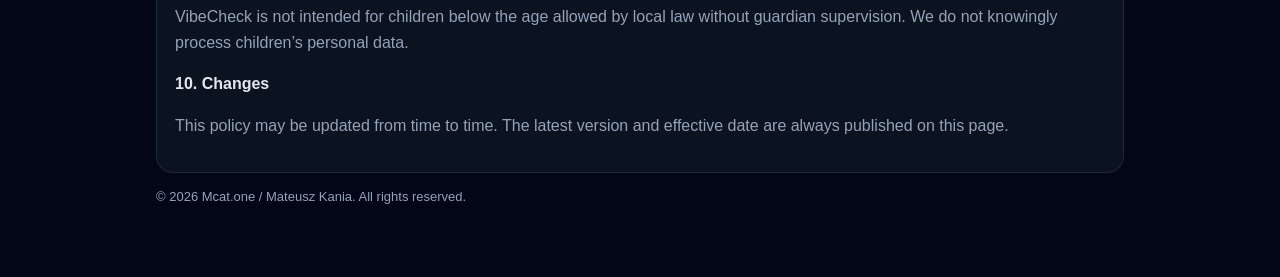
==== commit 9168e889: "Add GitHub Pages support and marketing pages with obfuscated contact" ====
--- a/index.html
+++ b/index.html
@@ -74,6 +74,28 @@
         gap: 8px;
       }
 
+      .top-links {
+        margin-top: 10px;
+        display: flex;
+        flex-wrap: wrap;
+        gap: 10px;
+      }
+
+      .top-link {
+        border: 1px solid var(--border);
+        background: var(--surface2);
+        color: var(--text);
+        border-radius: 999px;
+        padding: 6px 12px;
+        font-size: 13px;
+        text-decoration: none;
+      }
+
+      .top-link:hover {
+        border-color: var(--brandB);
+        text-decoration: none;
+      }
+
       .lang-btn {
         border: 1px solid var(--border);
         background: var(--surface2);
@@ -147,8 +169,13 @@
         <p class="meta">
           Effective date: <strong>April 8, 2026</strong><br />
           Controller: <strong>Mcat.one / Mateusz Kania</strong><br />
-          Contact: <a href="mailto:mateusz@mcat.one">mateusz@mcat.one</a>
-        </p>
+          Contact: <a class="obf-email" href="#" data-user="mateusz" data-domain="mcat.one">contact</a>
+        </p>
+        <div class="top-links">
+          <a class="top-link" href="./marketing.html">Marketing</a>
+          <a class="top-link" href="./support.html">Support</a>
+          <a class="top-link" href="./index.html">Privacy</a>
+        </div>
         <div class="lang-bar" role="tablist" aria-label="Language switcher">
           <button class="lang-btn active" data-lang="en" role="tab" aria-selected="true">English</button>
           <button class="lang-btn" data-lang="pl" role="tab" aria-selected="false">Polski</button>
@@ -213,7 +240,7 @@
         <h3>7. User rights</h3>
         <p>
           Depending on your jurisdiction, you may request access, rectification, deletion, or restriction. Contact us at
-          <a href="mailto:mateusz@mcat.one">mateusz@mcat.one</a>.
+          <a class="obf-email" href="#" data-user="mateusz" data-domain="mcat.one">contact</a>.
         </p>
 
         <h3>8. Security</h3>
@@ -289,7 +316,7 @@
         <h3>7. Prawa użytkownika</h3>
         <p>
           W zależności od kraju masz prawo do dostępu, sprostowania, usunięcia lub ograniczenia przetwarzania danych.
-          Kontakt: <a href="mailto:mateusz@mcat.one">mateusz@mcat.one</a>.
+          Kontakt: <a class="obf-email" href="#" data-user="mateusz" data-domain="mcat.one">kontakt</a>.
         </p>
 
         <h3>8. Bezpieczeństwo</h3>
@@ -365,7 +392,7 @@
         <h3>7. Nutzerrechte</h3>
         <p>
           Je nach Rechtsraum haben Sie Rechte auf Auskunft, Berichtigung, Löschung oder Einschränkung. Kontakt:
-          <a href="mailto:mateusz@mcat.one">mateusz@mcat.one</a>.
+          <a class="obf-email" href="#" data-user="mateusz" data-domain="mcat.one">kontakt</a>.
         </p>
 
         <h3>8. Sicherheit</h3>
@@ -442,7 +469,7 @@
         <h3>7. Vos droits</h3>
         <p>
           Selon votre juridiction, vous pouvez demander l’accès, la rectification, la suppression ou la limitation.
-          Contact : <a href="mailto:mateusz@mcat.one">mateusz@mcat.one</a>.
+          Contact : <a class="obf-email" href="#" data-user="mateusz" data-domain="mcat.one">contact</a>.
         </p>
 
         <h3>8. Sécurité</h3>
@@ -518,7 +545,7 @@
         <h3>7. Diritti dell’utente</h3>
         <p>
           In base alla normativa applicabile, puoi richiedere accesso, rettifica, cancellazione o limitazione.
-          Contatto: <a href="mailto:mateusz@mcat.one">mateusz@mcat.one</a>.
+          Contatto: <a class="obf-email" href="#" data-user="mateusz" data-domain="mcat.one">contatto</a>.
         </p>
 
         <h3>8. Sicurezza</h3>
@@ -570,6 +597,17 @@
         if (['pl', 'en', 'de', 'fr', 'it'].includes(preferred)) {
           setLang(preferred);
         }
+
+        document.querySelectorAll('.obf-email').forEach((el) => {
+          const user = el.getAttribute('data-user');
+          const domain = el.getAttribute('data-domain');
+          if (!user || !domain) return;
+          const email = `${user}@${domain}`;
+          el.setAttribute('href', `mailto:${email}`);
+          if (!el.textContent || ['contact', 'kontakt', 'contatto'].includes(el.textContent.trim().toLowerCase())) {
+            el.textContent = email;
+          }
+        });
       })();
     </script>
   </body>
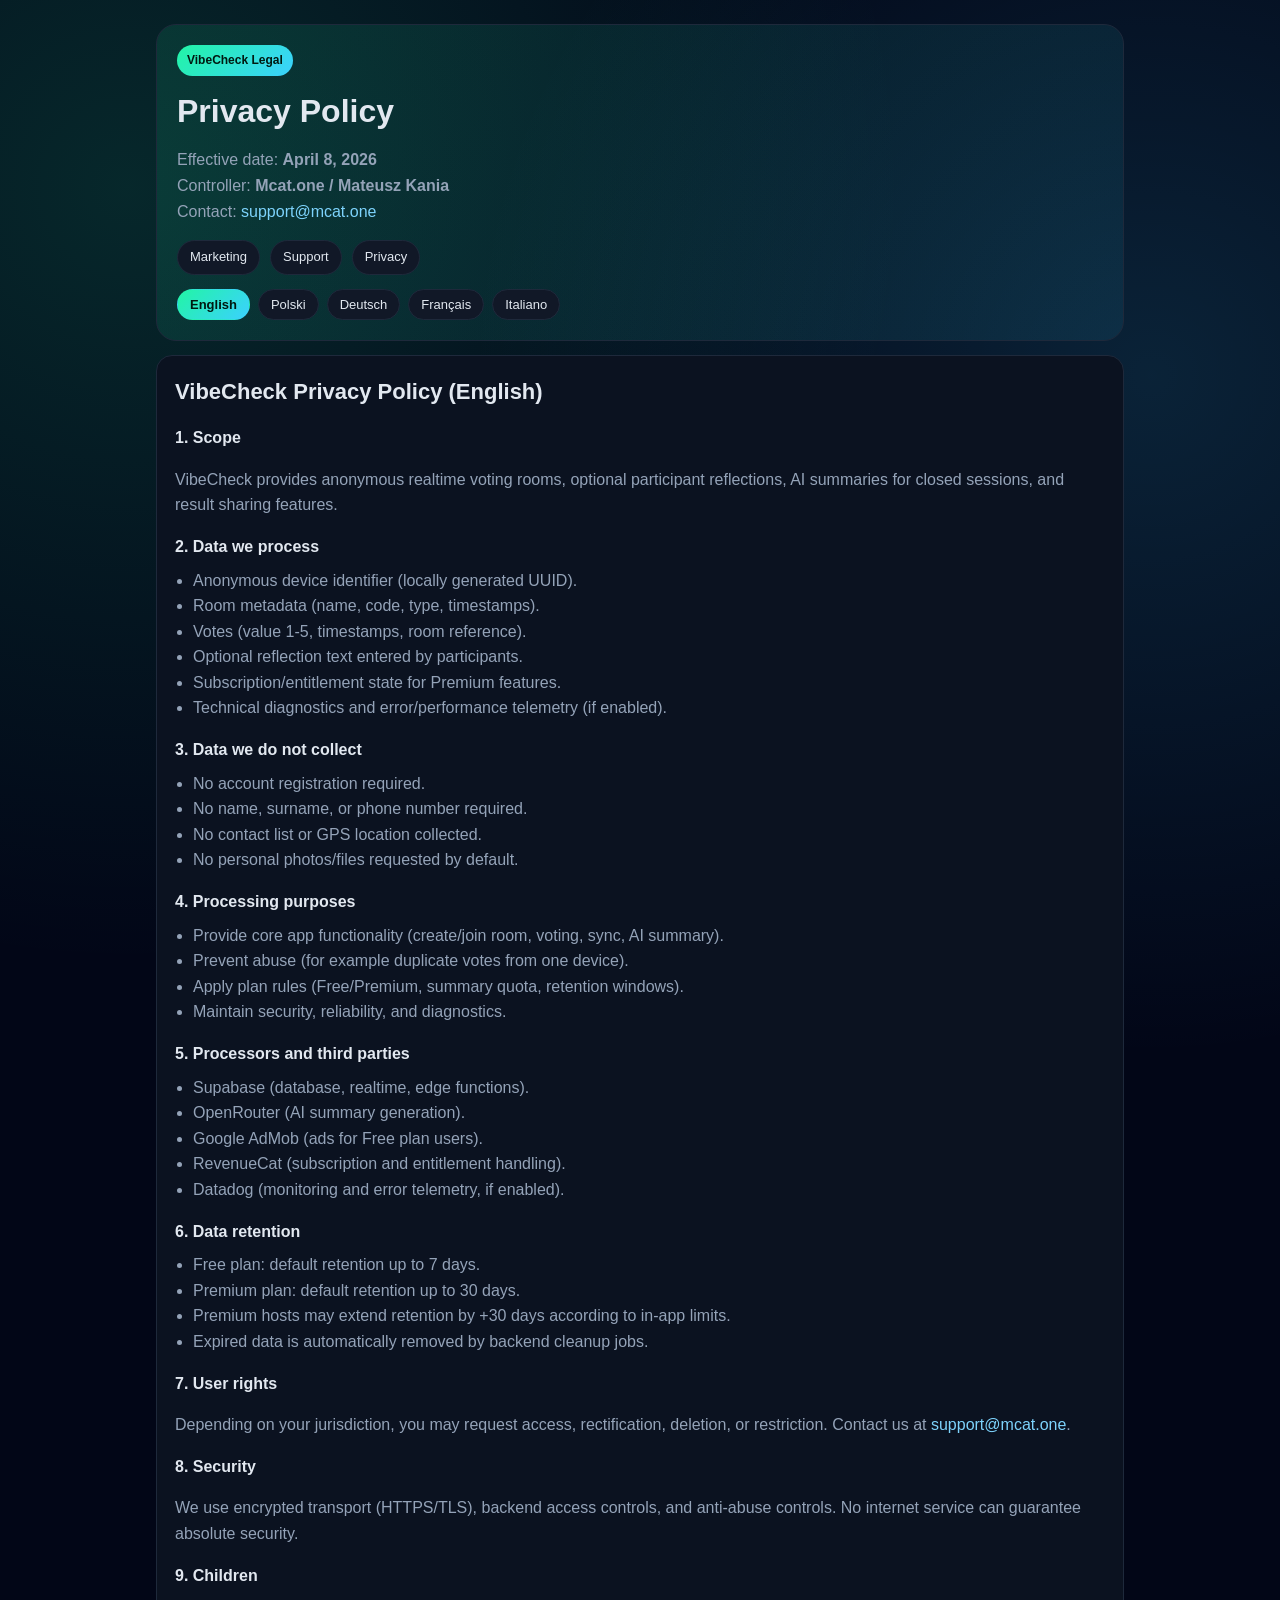
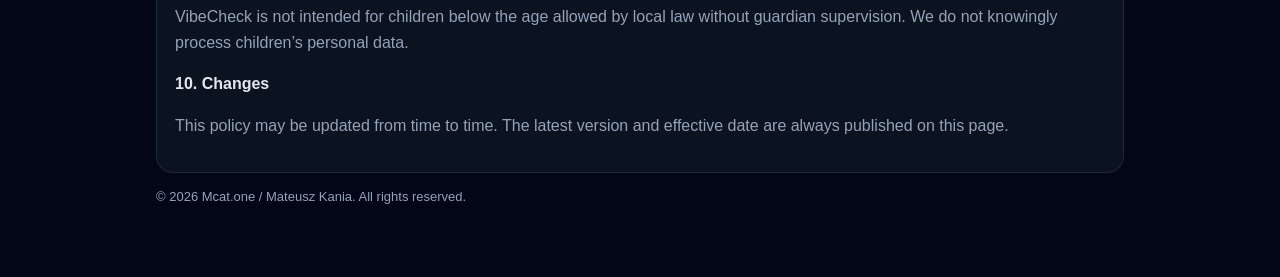
==== commit 5f71e8b9: "Update support contact email to support@mcat.one" ====
--- a/index.html
+++ b/index.html
@@ -169,7 +169,7 @@
         <p class="meta">
           Effective date: <strong>April 8, 2026</strong><br />
           Controller: <strong>Mcat.one / Mateusz Kania</strong><br />
-          Contact: <a class="obf-email" href="#" data-user="mateusz" data-domain="mcat.one">contact</a>
+          Contact: <a class="obf-email" href="#" data-user="support" data-domain="mcat.one">contact</a>
         </p>
         <div class="top-links">
           <a class="top-link" href="./marketing.html">Marketing</a>
@@ -240,7 +240,7 @@
         <h3>7. User rights</h3>
         <p>
           Depending on your jurisdiction, you may request access, rectification, deletion, or restriction. Contact us at
-          <a class="obf-email" href="#" data-user="mateusz" data-domain="mcat.one">contact</a>.
+          <a class="obf-email" href="#" data-user="support" data-domain="mcat.one">contact</a>.
         </p>
 
         <h3>8. Security</h3>
@@ -316,7 +316,7 @@
         <h3>7. Prawa użytkownika</h3>
         <p>
           W zależności od kraju masz prawo do dostępu, sprostowania, usunięcia lub ograniczenia przetwarzania danych.
-          Kontakt: <a class="obf-email" href="#" data-user="mateusz" data-domain="mcat.one">kontakt</a>.
+          Kontakt: <a class="obf-email" href="#" data-user="support" data-domain="mcat.one">kontakt</a>.
         </p>
 
         <h3>8. Bezpieczeństwo</h3>
@@ -392,7 +392,7 @@
         <h3>7. Nutzerrechte</h3>
         <p>
           Je nach Rechtsraum haben Sie Rechte auf Auskunft, Berichtigung, Löschung oder Einschränkung. Kontakt:
-          <a class="obf-email" href="#" data-user="mateusz" data-domain="mcat.one">kontakt</a>.
+          <a class="obf-email" href="#" data-user="support" data-domain="mcat.one">kontakt</a>.
         </p>
 
         <h3>8. Sicherheit</h3>
@@ -469,7 +469,7 @@
         <h3>7. Vos droits</h3>
         <p>
           Selon votre juridiction, vous pouvez demander l’accès, la rectification, la suppression ou la limitation.
-          Contact : <a class="obf-email" href="#" data-user="mateusz" data-domain="mcat.one">contact</a>.
+          Contact : <a class="obf-email" href="#" data-user="support" data-domain="mcat.one">contact</a>.
         </p>
 
         <h3>8. Sécurité</h3>
@@ -545,7 +545,7 @@
         <h3>7. Diritti dell’utente</h3>
         <p>
           In base alla normativa applicabile, puoi richiedere accesso, rettifica, cancellazione o limitazione.
-          Contatto: <a class="obf-email" href="#" data-user="mateusz" data-domain="mcat.one">contatto</a>.
+          Contatto: <a class="obf-email" href="#" data-user="support" data-domain="mcat.one">contatto</a>.
         </p>
 
         <h3>8. Sicurezza</h3>
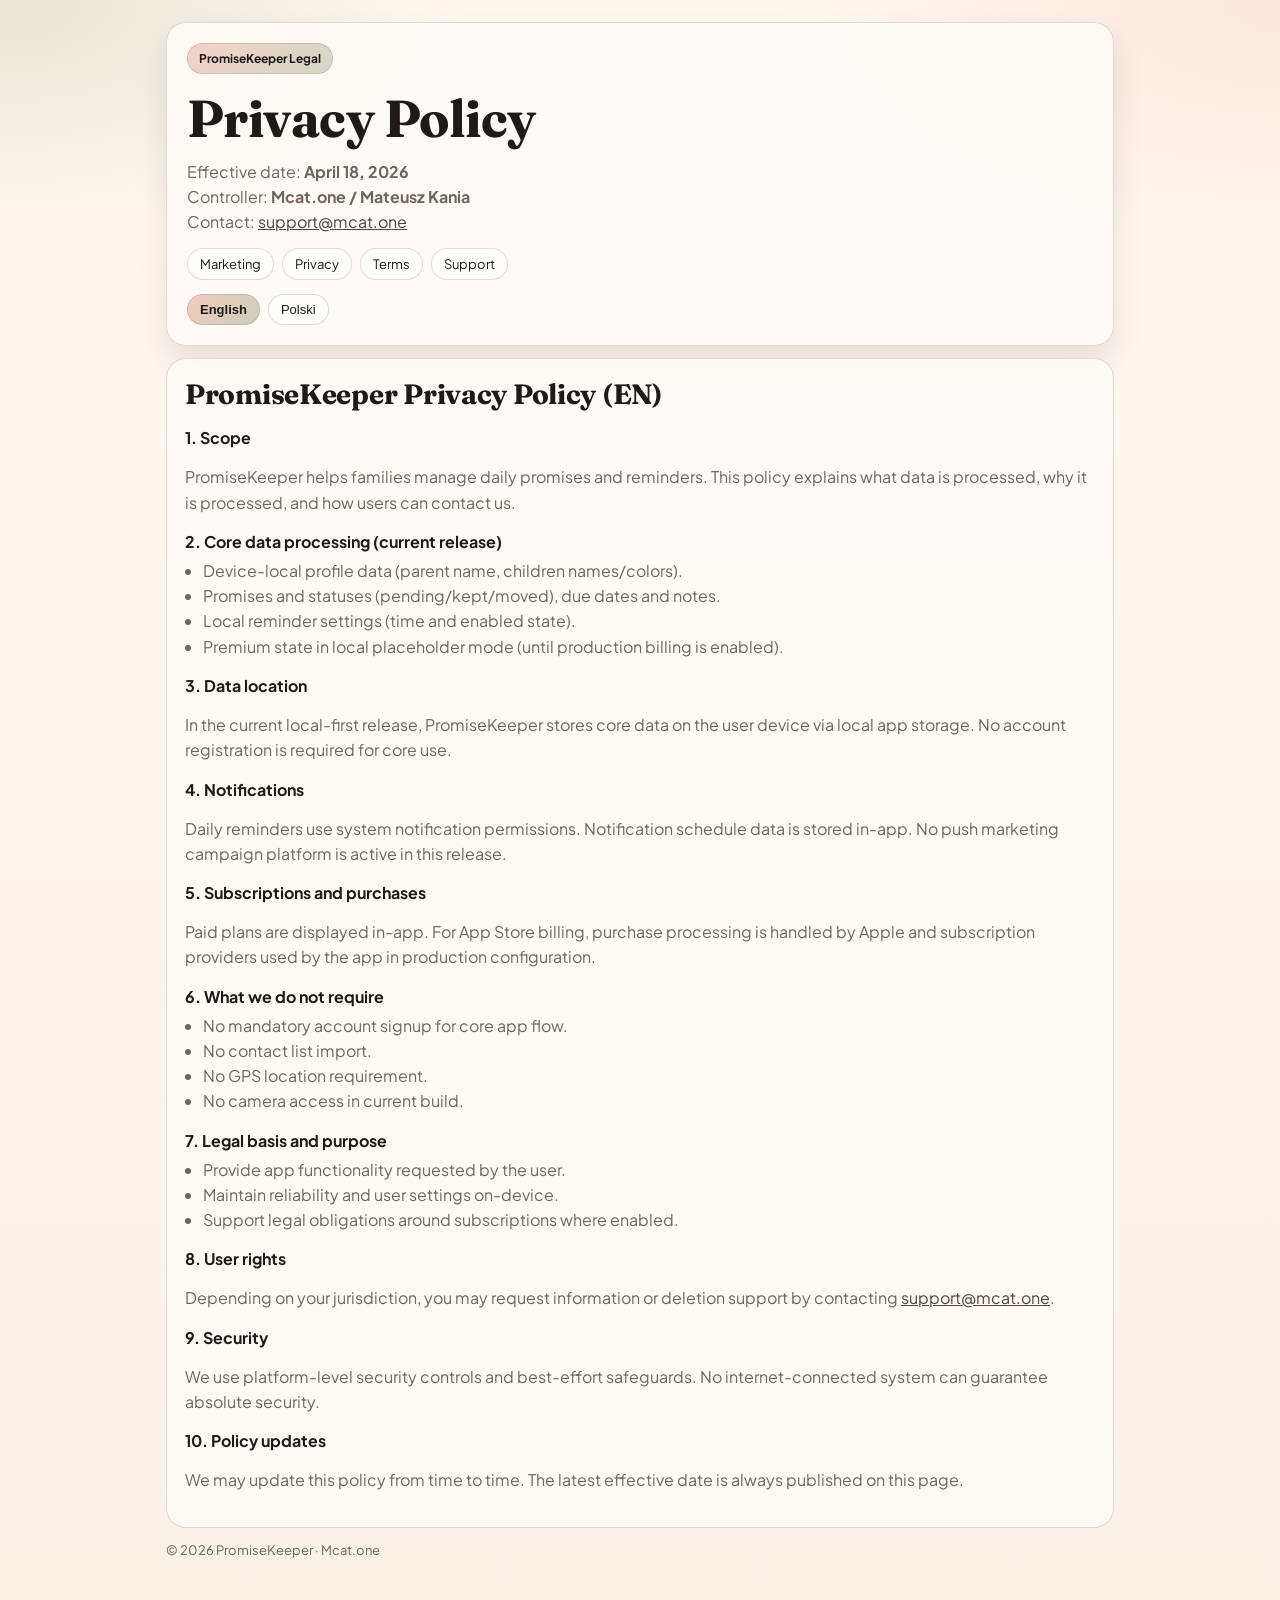
==== commit 9017892d: "Move PromiseKeeper pages to root and remove /promisekeeper path" ====
--- a/index.html
+++ b/index.html
@@ -2,18 +2,27 @@
 <html lang="en">
   <head>
     <meta charset="UTF-8" />
-    <meta name="viewport" content="width=device-width, initial-scale=1.0" />
-    <title>VibeCheck Privacy Policy</title>
+    <meta name="viewport" content="width=device-width, initial-scale=1" />
+    <title>PromiseKeeper Privacy Policy</title>
+    <meta
+      name="description"
+      content="PromiseKeeper Privacy Policy: local-first data handling, notifications, and subscription legal details."
+    />
+    <link rel="preconnect" href="https://fonts.googleapis.com" />
+    <link rel="preconnect" href="https://fonts.gstatic.com" crossorigin />
+    <link
+      href="https://fonts.googleapis.com/css2?family=Fraunces:opsz,wght@9..144,600&family=Plus+Jakarta+Sans:wght@500;700&display=swap"
+      rel="stylesheet"
+    />
     <style>
       :root {
-        --bg: #020617;
-        --surface: #0b1220;
-        --surface2: #111827;
-        --text: #e2e8f0;
-        --muted: #94a3b8;
-        --border: #1e293b;
-        --brandA: #22f5a5;
-        --brandB: #3bd1ff;
+        --ink: #1f1a17;
+        --muted: #70645c;
+        --paper: #fff7ef;
+        --surface: rgba(255, 251, 246, 0.86);
+        --line: rgba(124, 99, 80, 0.22);
+        --rose: #ea9b8f;
+        --sage: #94ab86;
       }
 
       * {
@@ -22,593 +31,315 @@
 
       body {
         margin: 0;
+        min-height: 100vh;
+        color: var(--ink);
+        font-family: "Plus Jakarta Sans", system-ui, -apple-system, sans-serif;
         background:
-          radial-gradient(circle at 10% 10%, rgba(34, 245, 165, 0.14), transparent 38%),
-          radial-gradient(circle at 90% 20%, rgba(59, 209, 255, 0.14), transparent 36%),
-          var(--bg);
-        color: var(--text);
-        font-family:
-          -apple-system, BlinkMacSystemFont, "Segoe UI", Roboto, Helvetica, Arial,
-          "Apple Color Emoji", "Segoe UI Emoji", sans-serif;
-        line-height: 1.6;
-      }
-
-      .wrap {
-        max-width: 1000px;
+          radial-gradient(900px 450px at 100% 0%, rgba(234, 155, 143, 0.18), transparent 56%),
+          radial-gradient(900px 450px at 0% 0%, rgba(148, 171, 134, 0.22), transparent 52%),
+          linear-gradient(180deg, var(--paper), #f9f0e6);
+      }
+
+      .container {
+        max-width: 980px;
         margin: 0 auto;
-        padding: 24px 16px 56px;
+        padding: 22px 16px 56px;
+      }
+
+      .hero,
+      .panel {
+        border: 1px solid var(--line);
+        border-radius: 20px;
+        background: var(--surface);
       }
 
       .hero {
-        background: linear-gradient(135deg, rgba(34, 245, 165, 0.1), rgba(59, 209, 255, 0.08));
-        border: 1px solid var(--border);
-        border-radius: 20px;
         padding: 20px;
+        box-shadow: 0 16px 30px rgba(62, 36, 24, 0.1);
       }
 
       .badge {
-        display: inline-block;
+        display: inline-flex;
         border-radius: 999px;
-        padding: 6px 10px;
+        padding: 7px 11px;
         font-size: 12px;
         font-weight: 700;
-        color: #001a11;
-        background: linear-gradient(135deg, var(--brandA), var(--brandB));
-        margin-bottom: 10px;
+        background: linear-gradient(135deg, rgba(234, 155, 143, 0.42), rgba(148, 171, 134, 0.42));
+        border: 1px solid var(--line);
+      }
+
+      h1,
+      h2 {
+        font-family: "Fraunces", Georgia, serif;
+        letter-spacing: -0.01em;
       }
 
       h1 {
-        margin: 0;
-        font-size: 32px;
+        margin: 12px 0 10px;
+        font-size: clamp(30px, 6vw, 52px);
       }
 
       .meta {
         color: var(--muted);
-        margin-top: 10px;
-      }
-
-      .lang-bar {
+        margin: 0;
+        line-height: 1.55;
+      }
+
+      .links,
+      .lang-switch {
         margin-top: 14px;
         display: flex;
+        gap: 8px;
         flex-wrap: wrap;
-        gap: 8px;
-      }
-
-      .top-links {
-        margin-top: 10px;
-        display: flex;
-        flex-wrap: wrap;
-        gap: 10px;
-      }
-
-      .top-link {
-        border: 1px solid var(--border);
-        background: var(--surface2);
-        color: var(--text);
-        border-radius: 999px;
-        padding: 6px 12px;
-        font-size: 13px;
-        text-decoration: none;
-      }
-
-      .top-link:hover {
-        border-color: var(--brandB);
-        text-decoration: none;
-      }
-
+      }
+
+      .link,
       .lang-btn {
-        border: 1px solid var(--border);
-        background: var(--surface2);
-        color: var(--text);
+        border: 1px solid var(--line);
         border-radius: 999px;
         padding: 7px 12px;
+        text-decoration: none;
+        color: var(--ink);
+        background: rgba(255, 255, 255, 0.72);
         font-size: 13px;
+      }
+
+      .lang-btn {
         cursor: pointer;
       }
 
       .lang-btn.active {
-        border-color: transparent;
-        color: #001a11;
         font-weight: 700;
-        background: linear-gradient(135deg, var(--brandA), var(--brandB));
+        background: linear-gradient(135deg, rgba(234, 155, 143, 0.52), rgba(148, 171, 134, 0.52));
+      }
+
+      .panel {
+        margin-top: 12px;
+        padding: 18px;
       }
 
       .policy {
-        margin-top: 14px;
-        border: 1px solid var(--border);
-        border-radius: 16px;
-        background: var(--surface);
-        padding: 18px;
-      }
-
-      .policy.hidden {
         display: none;
       }
 
+      .policy.active {
+        display: block;
+      }
+
       h2 {
-        font-size: 22px;
-        margin: 0 0 10px;
+        margin: 0 0 8px;
+        font-size: 28px;
       }
 
       h3 {
+        margin: 16px 0 6px;
         font-size: 16px;
-        margin: 16px 0 6px;
       }
 
       p,
       li {
         color: var(--muted);
+        line-height: 1.58;
       }
 
       ul {
-        margin: 8px 0 0 18px;
+        margin: 6px 0 0 18px;
         padding: 0;
       }
 
       a {
-        color: #7dd3fc;
-        text-decoration: none;
-      }
-
-      a:hover {
-        text-decoration: underline;
+        color: #4e453e;
       }
 
       .footer {
-        margin-top: 14px;
+        margin-top: 12px;
+        font-size: 13px;
         color: var(--muted);
-        font-size: 13px;
       }
     </style>
   </head>
   <body>
-    <main class="wrap">
+    <main class="container">
       <section class="hero">
-        <div class="badge">VibeCheck Legal</div>
+        <span class="badge">PromiseKeeper Legal</span>
         <h1>Privacy Policy</h1>
         <p class="meta">
-          Effective date: <strong>April 8, 2026</strong><br />
+          Effective date: <strong>April 18, 2026</strong><br />
           Controller: <strong>Mcat.one / Mateusz Kania</strong><br />
-          Contact: <a class="obf-email" href="#" data-user="support" data-domain="mcat.one">contact</a>
+          Contact: <a href="mailto:support@mcat.one">support@mcat.one</a>
         </p>
-        <div class="top-links">
-          <a class="top-link" href="./marketing.html">Marketing</a>
-          <a class="top-link" href="./support.html">Support</a>
-          <a class="top-link" href="./index.html">Privacy</a>
+        <div class="links">
+          <a class="link" href="./marketing.html">Marketing</a>
+          <a class="link" href="./index.html">Privacy</a>
+          <a class="link" href="./terms.html">Terms</a>
+          <a class="link" href="./support.html">Support</a>
         </div>
-        <div class="lang-bar" role="tablist" aria-label="Language switcher">
+        <div class="lang-switch" role="tablist" aria-label="Language switch">
           <button class="lang-btn active" data-lang="en" role="tab" aria-selected="true">English</button>
           <button class="lang-btn" data-lang="pl" role="tab" aria-selected="false">Polski</button>
-          <button class="lang-btn" data-lang="de" role="tab" aria-selected="false">Deutsch</button>
-          <button class="lang-btn" data-lang="fr" role="tab" aria-selected="false">Français</button>
-          <button class="lang-btn" data-lang="it" role="tab" aria-selected="false">Italiano</button>
         </div>
       </section>
 
-      <section id="policy-en" class="policy" data-lang-panel="en">
-        <h2>VibeCheck Privacy Policy (English)</h2>
-
-        <h3>1. Scope</h3>
-        <p>
-          VibeCheck provides anonymous realtime voting rooms, optional participant reflections, AI summaries for closed sessions,
-          and result sharing features.
-        </p>
-
-        <h3>2. Data we process</h3>
-        <ul>
-          <li>Anonymous device identifier (locally generated UUID).</li>
-          <li>Room metadata (name, code, type, timestamps).</li>
-          <li>Votes (value 1-5, timestamps, room reference).</li>
-          <li>Optional reflection text entered by participants.</li>
-          <li>Subscription/entitlement state for Premium features.</li>
-          <li>Technical diagnostics and error/performance telemetry (if enabled).</li>
-        </ul>
-
-        <h3>3. Data we do not collect</h3>
-        <ul>
-          <li>No account registration required.</li>
-          <li>No name, surname, or phone number required.</li>
-          <li>No contact list or GPS location collected.</li>
-          <li>No personal photos/files requested by default.</li>
-        </ul>
-
-        <h3>4. Processing purposes</h3>
-        <ul>
-          <li>Provide core app functionality (create/join room, voting, sync, AI summary).</li>
-          <li>Prevent abuse (for example duplicate votes from one device).</li>
-          <li>Apply plan rules (Free/Premium, summary quota, retention windows).</li>
-          <li>Maintain security, reliability, and diagnostics.</li>
-        </ul>
-
-        <h3>5. Processors and third parties</h3>
-        <ul>
-          <li>Supabase (database, realtime, edge functions).</li>
-          <li>OpenRouter (AI summary generation).</li>
-          <li>Google AdMob (ads for Free plan users).</li>
-          <li>RevenueCat (subscription and entitlement handling).</li>
-          <li>Datadog (monitoring and error telemetry, if enabled).</li>
-        </ul>
-
-        <h3>6. Data retention</h3>
-        <ul>
-          <li>Free plan: default retention up to 7 days.</li>
-          <li>Premium plan: default retention up to 30 days.</li>
-          <li>Premium hosts may extend retention by +30 days according to in-app limits.</li>
-          <li>Expired data is automatically removed by backend cleanup jobs.</li>
-        </ul>
-
-        <h3>7. User rights</h3>
-        <p>
-          Depending on your jurisdiction, you may request access, rectification, deletion, or restriction. Contact us at
-          <a class="obf-email" href="#" data-user="support" data-domain="mcat.one">contact</a>.
-        </p>
-
-        <h3>8. Security</h3>
-        <p>
-          We use encrypted transport (HTTPS/TLS), backend access controls, and anti-abuse controls. No internet service can
-          guarantee absolute security.
-        </p>
-
-        <h3>9. Children</h3>
-        <p>
-          VibeCheck is not intended for children below the age allowed by local law without guardian supervision. We do not
-          knowingly process children’s personal data.
-        </p>
-
-        <h3>10. Changes</h3>
-        <p>
-          This policy may be updated from time to time. The latest version and effective date are always published on this page.
-        </p>
+      <section class="panel">
+        <article class="policy active" data-policy="en">
+          <h2>PromiseKeeper Privacy Policy (EN)</h2>
+
+          <h3>1. Scope</h3>
+          <p>
+            PromiseKeeper helps families manage daily promises and reminders. This policy explains what data is processed,
+            why it is processed, and how users can contact us.
+          </p>
+
+          <h3>2. Core data processing (current release)</h3>
+          <ul>
+            <li>Device-local profile data (parent name, children names/colors).</li>
+            <li>Promises and statuses (pending/kept/moved), due dates and notes.</li>
+            <li>Local reminder settings (time and enabled state).</li>
+            <li>Premium state in local placeholder mode (until production billing is enabled).</li>
+          </ul>
+
+          <h3>3. Data location</h3>
+          <p>
+            In the current local-first release, PromiseKeeper stores core data on the user device via local app storage.
+            No account registration is required for core use.
+          </p>
+
+          <h3>4. Notifications</h3>
+          <p>
+            Daily reminders use system notification permissions. Notification schedule data is stored in-app. No push
+            marketing campaign platform is active in this release.
+          </p>
+
+          <h3>5. Subscriptions and purchases</h3>
+          <p>
+            Paid plans are displayed in-app. For App Store billing, purchase processing is handled by Apple and subscription
+            providers used by the app in production configuration.
+          </p>
+
+          <h3>6. What we do not require</h3>
+          <ul>
+            <li>No mandatory account signup for core app flow.</li>
+            <li>No contact list import.</li>
+            <li>No GPS location requirement.</li>
+            <li>No camera access in current build.</li>
+          </ul>
+
+          <h3>7. Legal basis and purpose</h3>
+          <ul>
+            <li>Provide app functionality requested by the user.</li>
+            <li>Maintain reliability and user settings on-device.</li>
+            <li>Support legal obligations around subscriptions where enabled.</li>
+          </ul>
+
+          <h3>8. User rights</h3>
+          <p>
+            Depending on your jurisdiction, you may request information or deletion support by contacting
+            <a href="mailto:support@mcat.one">support@mcat.one</a>.
+          </p>
+
+          <h3>9. Security</h3>
+          <p>
+            We use platform-level security controls and best-effort safeguards. No internet-connected system can guarantee
+            absolute security.
+          </p>
+
+          <h3>10. Policy updates</h3>
+          <p>
+            We may update this policy from time to time. The latest effective date is always published on this page.
+          </p>
+        </article>
+
+        <article class="policy" data-policy="pl">
+          <h2>Polityka Prywatności PromiseKeeper (PL)</h2>
+
+          <h3>1. Zakres</h3>
+          <p>
+            PromiseKeeper pomaga rodzinom prowadzić codzienne obietnice i przypomnienia. Ten dokument wyjaśnia,
+            jakie dane są przetwarzane, w jakim celu i jak się z nami skontaktować.
+          </p>
+
+          <h3>2. Przetwarzane dane (aktualne wydanie)</h3>
+          <ul>
+            <li>Dane profilu lokalnego (nazwa rodzica, imiona/kolory dzieci).</li>
+            <li>Obietnice i ich statusy (pending/kept/moved), terminy i notatki.</li>
+            <li>Lokalne ustawienia przypomnień (godzina, stan włączenia).</li>
+            <li>Status Premium w lokalnym trybie placeholder do czasu wdrożenia produkcyjnego billing flow.</li>
+          </ul>
+
+          <h3>3. Miejsce przechowywania danych</h3>
+          <p>
+            W aktualnym wydaniu local-first dane rdzeniowe są przechowywane na urządzeniu użytkownika, w pamięci aplikacji.
+            Rejestracja konta nie jest wymagana do głównego flow.
+          </p>
+
+          <h3>4. Powiadomienia</h3>
+          <p>
+            Dzienne przypomnienia korzystają z systemowych uprawnień powiadomień. Harmonogram jest przechowywany lokalnie.
+            W tym wydaniu nie jest aktywny zewnętrzny system kampanii push.
+          </p>
+
+          <h3>5. Subskrypcje i płatności</h3>
+          <p>
+            Plany płatne są prezentowane w aplikacji. W modelu App Store płatności realizuje Apple oraz dostawcy subskrypcji
+            skonfigurowani produkcyjnie.
+          </p>
+
+          <h3>6. Czego nie wymagamy</h3>
+          <ul>
+            <li>Brak obowiązkowej rejestracji konta do podstawowego użycia.</li>
+            <li>Brak importu kontaktów.</li>
+            <li>Brak wymogu lokalizacji GPS.</li>
+            <li>Brak dostępu do kamery w obecnym buildzie.</li>
+          </ul>
+
+          <h3>7. Cele i podstawa przetwarzania</h3>
+          <ul>
+            <li>Realizacja funkcji aplikacji oczekiwanych przez użytkownika.</li>
+            <li>Utrzymanie stabilności i ustawień aplikacji na urządzeniu.</li>
+            <li>Obsługa wymogów prawnych dotyczących subskrypcji, gdy są aktywne.</li>
+          </ul>
+
+          <h3>8. Prawa użytkownika</h3>
+          <p>
+            W zależności od jurysdykcji możesz poprosić o informacje lub wsparcie usunięcia danych przez kontakt:
+            <a href="mailto:support@mcat.one">support@mcat.one</a>.
+          </p>
+
+          <h3>9. Bezpieczeństwo</h3>
+          <p>
+            Korzystamy z zabezpieczeń platformowych i środków best-effort. Żaden system online nie gwarantuje pełnego
+            bezpieczeństwa.
+          </p>
+
+          <h3>10. Aktualizacje polityki</h3>
+          <p>
+            Polityka może być okresowo aktualizowana. Aktualna data obowiązywania jest zawsze publikowana na tej stronie.
+          </p>
+        </article>
       </section>
 
-      <section id="policy-pl" class="policy hidden" data-lang-panel="pl">
-        <h2>Polityka Prywatności VibeCheck (Polski)</h2>
-
-        <h3>1. Zakres</h3>
-        <p>
-          VibeCheck umożliwia anonimowe głosowanie w pokojach realtime, dodawanie opcjonalnych przemyśleń, generowanie
-          podsumowań AI po zamknięciu sesji i udostępnianie wyników.
-        </p>
-
-        <h3>2. Jakie dane przetwarzamy</h3>
-        <ul>
-          <li>Anonimowy identyfikator urządzenia (UUID generowany lokalnie).</li>
-          <li>Metadane pokoju (nazwa, kod, typ, znaczniki czasu).</li>
-          <li>Głosy (wartość 1-5, czas, powiązanie z pokojem).</li>
-          <li>Opcjonalne przemyślenia wpisane przez uczestników.</li>
-          <li>Status subskrypcji i entitlementów Premium.</li>
-          <li>Dane diagnostyczne i telemetryczne (jeśli monitoring jest włączony).</li>
-        </ul>
-
-        <h3>3. Czego nie zbieramy</h3>
-        <ul>
-          <li>Brak obowiązku rejestracji konta.</li>
-          <li>Nie wymagamy imienia, nazwiska ani telefonu.</li>
-          <li>Nie pobieramy kontaktów ani lokalizacji GPS.</li>
-          <li>Domyślnie nie prosimy o prywatne zdjęcia ani pliki.</li>
-        </ul>
-
-        <h3>4. Cele przetwarzania</h3>
-        <ul>
-          <li>Realizacja funkcji aplikacji (tworzenie/dołączanie do pokoju, głosowanie, synchronizacja, AI summary).</li>
-          <li>Ochrona przed nadużyciami (np. duplikacją głosów z jednego urządzenia).</li>
-          <li>Egzekwowanie zasad planu (Free/Premium, limity AI, retencja danych).</li>
-          <li>Bezpieczeństwo, niezawodność i diagnostyka.</li>
-        </ul>
-
-        <h3>5. Procesorzy i podmioty zewnętrzne</h3>
-        <ul>
-          <li>Supabase (baza danych, realtime, edge functions).</li>
-          <li>OpenRouter (generowanie podsumowań AI).</li>
-          <li>Google AdMob (reklamy dla planu Free).</li>
-          <li>RevenueCat (obsługa subskrypcji i entitlementów).</li>
-          <li>Datadog (monitoring i telemetryka błędów, jeśli aktywne).</li>
-        </ul>
-
-        <h3>6. Retencja danych</h3>
-        <ul>
-          <li>Free: domyślnie do 7 dni.</li>
-          <li>Premium: domyślnie do 30 dni.</li>
-          <li>Host Premium może przedłużyć retencję o +30 dni zgodnie z limitami w aplikacji.</li>
-          <li>Dane po wygaśnięciu retencji usuwane są automatycznie przez joby backendowe.</li>
-        </ul>
-
-        <h3>7. Prawa użytkownika</h3>
-        <p>
-          W zależności od kraju masz prawo do dostępu, sprostowania, usunięcia lub ograniczenia przetwarzania danych.
-          Kontakt: <a class="obf-email" href="#" data-user="support" data-domain="mcat.one">kontakt</a>.
-        </p>
-
-        <h3>8. Bezpieczeństwo</h3>
-        <p>
-          Stosujemy HTTPS/TLS, kontrolę dostępu po stronie backendu i mechanizmy antynadużyciowe. Żadna usługa internetowa nie
-          daje gwarancji 100% bezpieczeństwa.
-        </p>
-
-        <h3>9. Dzieci</h3>
-        <p>
-          Aplikacja nie jest kierowana do dzieci poniżej wieku dopuszczonego lokalnym prawem bez nadzoru opiekuna. Nie
-          przetwarzamy świadomie danych osobowych dzieci.
-        </p>
-
-        <h3>10. Zmiany polityki</h3>
-        <p>
-          Polityka może być okresowo aktualizowana. Najnowsza wersja i data obowiązywania są zawsze publikowane na tej stronie.
-        </p>
-      </section>
-
-      <section id="policy-de" class="policy hidden" data-lang-panel="de">
-        <h2>Datenschutzerklärung VibeCheck (Deutsch)</h2>
-
-        <h3>1. Geltungsbereich</h3>
-        <p>
-          VibeCheck ermöglicht anonyme Echtzeit-Abstimmungen in Räumen, optionale Kommentare, KI-Zusammenfassungen nach
-          Schließung einer Sitzung sowie das Teilen von Ergebnissen.
-        </p>
-
-        <h3>2. Welche Daten wir verarbeiten</h3>
-        <ul>
-          <li>Anonyme Geräte-ID (lokal erzeugte UUID).</li>
-          <li>Raum-Metadaten (Name, Code, Typ, Zeitstempel).</li>
-          <li>Abstimmungen (Wert 1-5, Zeit, Raumbezug).</li>
-          <li>Optionale Texteingaben der Teilnehmenden.</li>
-          <li>Abonnement- und Entitlement-Status für Premium.</li>
-          <li>Technische Diagnose- und Telemetriedaten (falls aktiviert).</li>
-        </ul>
-
-        <h3>3. Welche Daten wir nicht erheben</h3>
-        <ul>
-          <li>Keine Registrierung erforderlich.</li>
-          <li>Kein Name, Nachname oder Telefonnummer erforderlich.</li>
-          <li>Keine Kontakte oder GPS-Standortdaten.</li>
-          <li>Keine privaten Fotos/Dateien im Standardablauf.</li>
-        </ul>
-
-        <h3>4. Verarbeitungszwecke</h3>
-        <ul>
-          <li>Bereitstellung der App-Funktionen (Raum, Abstimmung, Sync, KI-Zusammenfassung).</li>
-          <li>Missbrauchsschutz (z. B. doppelte Abstimmungen pro Gerät).</li>
-          <li>Umsetzung von Free/Premium-Regeln, Quoten und Aufbewahrungsfristen.</li>
-          <li>Sicherheit, Stabilität und Fehlerdiagnose.</li>
-        </ul>
-
-        <h3>5. Auftragsverarbeiter und Drittanbieter</h3>
-        <ul>
-          <li>Supabase (Datenbank, Realtime, Edge Functions).</li>
-          <li>OpenRouter (KI-Zusammenfassungen).</li>
-          <li>Google AdMob (Werbung im Free-Plan).</li>
-          <li>RevenueCat (Abonnement- und Entitlement-Verwaltung).</li>
-          <li>Datadog (Monitoring/Fehlertelemetrie, falls aktiviert).</li>
-        </ul>
-
-        <h3>6. Speicherfristen</h3>
-        <ul>
-          <li>Free: standardmäßig bis zu 7 Tage.</li>
-          <li>Premium: standardmäßig bis zu 30 Tage.</li>
-          <li>Premium-Hosts können gemäß App-Limits um +30 Tage verlängern.</li>
-          <li>Abgelaufene Daten werden automatisch per Backend-Cleanup entfernt.</li>
-        </ul>
-
-        <h3>7. Nutzerrechte</h3>
-        <p>
-          Je nach Rechtsraum haben Sie Rechte auf Auskunft, Berichtigung, Löschung oder Einschränkung. Kontakt:
-          <a class="obf-email" href="#" data-user="support" data-domain="mcat.one">kontakt</a>.
-        </p>
-
-        <h3>8. Sicherheit</h3>
-        <p>
-          Wir verwenden HTTPS/TLS, Zugriffskontrollen im Backend und Schutzmechanismen gegen Missbrauch. Absolute Sicherheit
-          kann kein Internetdienst garantieren.
-        </p>
-
-        <h3>9. Kinder</h3>
-        <p>
-          VibeCheck richtet sich nicht an Kinder unter dem lokal zulässigen Alter ohne Aufsicht. Wir verarbeiten wissentlich
-          keine personenbezogenen Daten von Kindern.
-        </p>
-
-        <h3>10. Änderungen</h3>
-        <p>
-          Diese Datenschutzerklärung kann aktualisiert werden. Die jeweils aktuelle Version mit Datum ist auf dieser Seite
-          verfügbar.
-        </p>
-      </section>
-
-      <section id="policy-fr" class="policy hidden" data-lang-panel="fr">
-        <h2>Politique de Confidentialité VibeCheck (Français)</h2>
-
-        <h3>1. Portée</h3>
-        <p>
-          VibeCheck permet des votes anonymes en temps réel, des commentaires optionnels, des résumés IA après clôture d’une
-          session et le partage de résultats.
-        </p>
-
-        <h3>2. Données traitées</h3>
-        <ul>
-          <li>Identifiant appareil anonyme (UUID généré localement).</li>
-          <li>Métadonnées de room (nom, code, type, horodatage).</li>
-          <li>Votes (valeur 1-5, horodatage, référence room).</li>
-          <li>Commentaires optionnels des participants.</li>
-          <li>État d’abonnement et d’entitlement Premium.</li>
-          <li>Télémétrie technique/erreurs (si activée).</li>
-        </ul>
-
-        <h3>3. Données non collectées</h3>
-        <ul>
-          <li>Aucune inscription obligatoire.</li>
-          <li>Aucun nom, prénom ou numéro de téléphone requis.</li>
-          <li>Aucune collecte des contacts ni du GPS.</li>
-          <li>Aucun fichier/photo personnel demandé par défaut.</li>
-        </ul>
-
-        <h3>4. Finalités</h3>
-        <ul>
-          <li>Fournir les fonctionnalités de l’app (room, vote, sync, résumé IA).</li>
-          <li>Prévenir les abus (ex. votes dupliqués depuis un même appareil).</li>
-          <li>Appliquer les règles Free/Premium, quotas IA et rétention.</li>
-          <li>Assurer sécurité, stabilité et diagnostic.</li>
-        </ul>
-
-        <h3>5. Sous-traitants et tiers</h3>
-        <ul>
-          <li>Supabase (base de données, realtime, edge functions).</li>
-          <li>OpenRouter (génération de résumés IA).</li>
-          <li>Google AdMob (publicités pour le plan Free).</li>
-          <li>RevenueCat (gestion abonnements/entitlements).</li>
-          <li>Datadog (monitoring et erreurs, si activé).</li>
-        </ul>
-
-        <h3>6. Conservation</h3>
-        <ul>
-          <li>Free : jusqu’à 7 jours par défaut.</li>
-          <li>Premium : jusqu’à 30 jours par défaut.</li>
-          <li>Les hôtes Premium peuvent prolonger de +30 jours selon les limites de l’app.</li>
-          <li>Les données expirées sont supprimées automatiquement côté backend.</li>
-        </ul>
-
-        <h3>7. Vos droits</h3>
-        <p>
-          Selon votre juridiction, vous pouvez demander l’accès, la rectification, la suppression ou la limitation.
-          Contact : <a class="obf-email" href="#" data-user="support" data-domain="mcat.one">contact</a>.
-        </p>
-
-        <h3>8. Sécurité</h3>
-        <p>
-          Nous utilisons HTTPS/TLS, des contrôles d’accès backend et des mécanismes anti-abus. Aucun service en ligne ne peut
-          garantir une sécurité absolue.
-        </p>
-
-        <h3>9. Enfants</h3>
-        <p>
-          VibeCheck n’est pas destiné aux enfants en dessous de l’âge autorisé localement sans supervision. Nous ne traitons pas
-          sciemment les données personnelles d’enfants.
-        </p>
-
-        <h3>10. Modifications</h3>
-        <p>
-          Cette politique peut être mise à jour. La version la plus récente et sa date d’effet sont publiées sur cette page.
-        </p>
-      </section>
-
-      <section id="policy-it" class="policy hidden" data-lang-panel="it">
-        <h2>Informativa sulla Privacy VibeCheck (Italiano)</h2>
-
-        <h3>1. Ambito</h3>
-        <p>
-          VibeCheck consente votazioni anonime in tempo reale, commenti facoltativi, riepiloghi IA dopo la chiusura della
-          sessione e condivisione dei risultati.
-        </p>
-
-        <h3>2. Dati trattati</h3>
-        <ul>
-          <li>ID dispositivo anonimo (UUID generato localmente).</li>
-          <li>Metadati room (nome, codice, tipo, timestamp).</li>
-          <li>Voti (valore 1-5, timestamp, riferimento room).</li>
-          <li>Commenti facoltativi dei partecipanti.</li>
-          <li>Stato abbonamento/entitlement Premium.</li>
-          <li>Telemetria tecnica e errori (se abilitata).</li>
-        </ul>
-
-        <h3>3. Dati non raccolti</h3>
-        <ul>
-          <li>Nessuna registrazione account obbligatoria.</li>
-          <li>Nessun nome/cognome o numero di telefono richiesto.</li>
-          <li>Nessuna raccolta contatti o GPS.</li>
-          <li>Nessun file o foto personali richiesti di default.</li>
-        </ul>
-
-        <h3>4. Finalità</h3>
-        <ul>
-          <li>Fornire le funzioni core (room, voto, sync, riepilogo IA).</li>
-          <li>Prevenire abusi (es. voto duplicato dallo stesso dispositivo).</li>
-          <li>Applicare regole Free/Premium, quote IA e retention.</li>
-          <li>Garantire sicurezza, stabilità e diagnostica.</li>
-        </ul>
-
-        <h3>5. Responsabili e terze parti</h3>
-        <ul>
-          <li>Supabase (database, realtime, edge functions).</li>
-          <li>OpenRouter (generazione riepiloghi IA).</li>
-          <li>Google AdMob (pubblicità per piano Free).</li>
-          <li>RevenueCat (gestione abbonamenti/entitlement).</li>
-          <li>Datadog (monitoraggio/errori, se attivo).</li>
-        </ul>
-
-        <h3>6. Conservazione dati</h3>
-        <ul>
-          <li>Free: fino a 7 giorni per impostazione predefinita.</li>
-          <li>Premium: fino a 30 giorni per impostazione predefinita.</li>
-          <li>Gli host Premium possono estendere di +30 giorni secondo i limiti in-app.</li>
-          <li>I dati scaduti vengono rimossi automaticamente da job backend.</li>
-        </ul>
-
-        <h3>7. Diritti dell’utente</h3>
-        <p>
-          In base alla normativa applicabile, puoi richiedere accesso, rettifica, cancellazione o limitazione.
-          Contatto: <a class="obf-email" href="#" data-user="support" data-domain="mcat.one">contatto</a>.
-        </p>
-
-        <h3>8. Sicurezza</h3>
-        <p>
-          Usiamo HTTPS/TLS, controlli di accesso backend e meccanismi anti-abuso. Nessun servizio online può garantire sicurezza
-          assoluta.
-        </p>
-
-        <h3>9. Minori</h3>
-        <p>
-          VibeCheck non è destinata a minori sotto l’età consentita localmente senza supervisione di un tutore. Non trattiamo
-          consapevolmente dati personali di minori.
-        </p>
-
-        <h3>10. Modifiche</h3>
-        <p>
-          Questa informativa può essere aggiornata periodicamente. L’ultima versione e data di efficacia sono pubblicate su
-          questa pagina.
-        </p>
-      </section>
-
-      <p class="footer">
-        © 2026 Mcat.one / Mateusz Kania. All rights reserved.
-      </p>
+      <p class="footer">© 2026 PromiseKeeper · Mcat.one</p>
     </main>
 
     <script>
-      (function () {
-        const buttons = Array.from(document.querySelectorAll('.lang-btn'));
-        const panels = Array.from(document.querySelectorAll('[data-lang-panel]'));
-
-        const setLang = (lang) => {
-          buttons.forEach((btn) => {
-            const active = btn.dataset.lang === lang;
-            btn.classList.toggle('active', active);
-            btn.setAttribute('aria-selected', active ? 'true' : 'false');
-          });
-
-          panels.forEach((panel) => {
-            panel.classList.toggle('hidden', panel.getAttribute('data-lang-panel') !== lang);
-          });
-        };
-
+      const buttons = Array.from(document.querySelectorAll('.lang-btn'));
+      const panels = Array.from(document.querySelectorAll('.policy'));
+
+      function setLang(lang) {
         buttons.forEach((btn) => {
-          btn.addEventListener('click', () => setLang(btn.dataset.lang));
+          const active = btn.dataset.lang === lang;
+          btn.classList.toggle('active', active);
+          btn.setAttribute('aria-selected', String(active));
         });
 
-        const preferred = (navigator.language || 'en').slice(0, 2).toLowerCase();
-        if (['pl', 'en', 'de', 'fr', 'it'].includes(preferred)) {
-          setLang(preferred);
-        }
-
-        document.querySelectorAll('.obf-email').forEach((el) => {
-          const user = el.getAttribute('data-user');
-          const domain = el.getAttribute('data-domain');
-          if (!user || !domain) return;
-          const email = `${user}@${domain}`;
-          el.setAttribute('href', `mailto:${email}`);
-          if (!el.textContent || ['contact', 'kontakt', 'contatto'].includes(el.textContent.trim().toLowerCase())) {
-            el.textContent = email;
-          }
+        panels.forEach((panel) => {
+          panel.classList.toggle('active', panel.dataset.policy === lang);
         });
-      })();
+      }
+
+      buttons.forEach((btn) => {
+        btn.addEventListener('click', () => setLang(btn.dataset.lang));
+      });
     </script>
   </body>
 </html>
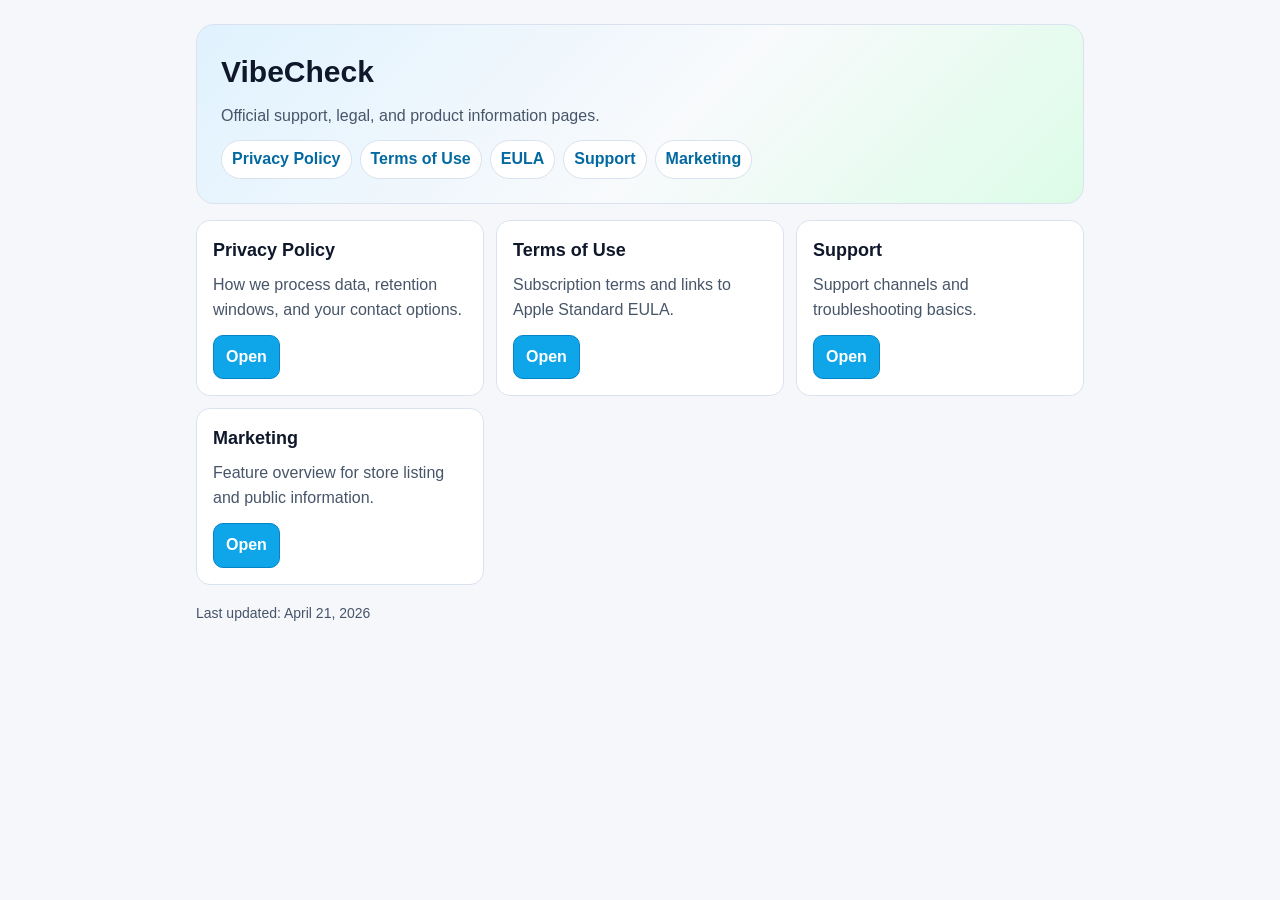
==== commit 0d1dc64d: "Publish VibeCheck legal/support pages for App Store review" ====
--- a/index.html
+++ b/index.html
@@ -2,344 +2,50 @@
 <html lang="en">
   <head>
     <meta charset="UTF-8" />
-    <meta name="viewport" content="width=device-width, initial-scale=1" />
-    <title>PromiseKeeper Privacy Policy</title>
-    <meta
-      name="description"
-      content="PromiseKeeper Privacy Policy: local-first data handling, notifications, and subscription legal details."
-    />
-    <link rel="preconnect" href="https://fonts.googleapis.com" />
-    <link rel="preconnect" href="https://fonts.gstatic.com" crossorigin />
-    <link
-      href="https://fonts.googleapis.com/css2?family=Fraunces:opsz,wght@9..144,600&family=Plus+Jakarta+Sans:wght@500;700&display=swap"
-      rel="stylesheet"
-    />
-    <style>
-      :root {
-        --ink: #1f1a17;
-        --muted: #70645c;
-        --paper: #fff7ef;
-        --surface: rgba(255, 251, 246, 0.86);
-        --line: rgba(124, 99, 80, 0.22);
-        --rose: #ea9b8f;
-        --sage: #94ab86;
-      }
-
-      * {
-        box-sizing: border-box;
-      }
-
-      body {
-        margin: 0;
-        min-height: 100vh;
-        color: var(--ink);
-        font-family: "Plus Jakarta Sans", system-ui, -apple-system, sans-serif;
-        background:
-          radial-gradient(900px 450px at 100% 0%, rgba(234, 155, 143, 0.18), transparent 56%),
-          radial-gradient(900px 450px at 0% 0%, rgba(148, 171, 134, 0.22), transparent 52%),
-          linear-gradient(180deg, var(--paper), #f9f0e6);
-      }
-
-      .container {
-        max-width: 980px;
-        margin: 0 auto;
-        padding: 22px 16px 56px;
-      }
-
-      .hero,
-      .panel {
-        border: 1px solid var(--line);
-        border-radius: 20px;
-        background: var(--surface);
-      }
-
-      .hero {
-        padding: 20px;
-        box-shadow: 0 16px 30px rgba(62, 36, 24, 0.1);
-      }
-
-      .badge {
-        display: inline-flex;
-        border-radius: 999px;
-        padding: 7px 11px;
-        font-size: 12px;
-        font-weight: 700;
-        background: linear-gradient(135deg, rgba(234, 155, 143, 0.42), rgba(148, 171, 134, 0.42));
-        border: 1px solid var(--line);
-      }
-
-      h1,
-      h2 {
-        font-family: "Fraunces", Georgia, serif;
-        letter-spacing: -0.01em;
-      }
-
-      h1 {
-        margin: 12px 0 10px;
-        font-size: clamp(30px, 6vw, 52px);
-      }
-
-      .meta {
-        color: var(--muted);
-        margin: 0;
-        line-height: 1.55;
-      }
-
-      .links,
-      .lang-switch {
-        margin-top: 14px;
-        display: flex;
-        gap: 8px;
-        flex-wrap: wrap;
-      }
-
-      .link,
-      .lang-btn {
-        border: 1px solid var(--line);
-        border-radius: 999px;
-        padding: 7px 12px;
-        text-decoration: none;
-        color: var(--ink);
-        background: rgba(255, 255, 255, 0.72);
-        font-size: 13px;
-      }
-
-      .lang-btn {
-        cursor: pointer;
-      }
-
-      .lang-btn.active {
-        font-weight: 700;
-        background: linear-gradient(135deg, rgba(234, 155, 143, 0.52), rgba(148, 171, 134, 0.52));
-      }
-
-      .panel {
-        margin-top: 12px;
-        padding: 18px;
-      }
-
-      .policy {
-        display: none;
-      }
-
-      .policy.active {
-        display: block;
-      }
-
-      h2 {
-        margin: 0 0 8px;
-        font-size: 28px;
-      }
-
-      h3 {
-        margin: 16px 0 6px;
-        font-size: 16px;
-      }
-
-      p,
-      li {
-        color: var(--muted);
-        line-height: 1.58;
-      }
-
-      ul {
-        margin: 6px 0 0 18px;
-        padding: 0;
-      }
-
-      a {
-        color: #4e453e;
-      }
-
-      .footer {
-        margin-top: 12px;
-        font-size: 13px;
-        color: var(--muted);
-      }
-    </style>
+    <meta name="viewport" content="width=device-width, initial-scale=1.0" />
+    <title>VibeCheck - Legal and Support</title>
+    <link rel="stylesheet" href="./styles.css" />
   </head>
   <body>
-    <main class="container">
+    <main class="shell">
       <section class="hero">
-        <span class="badge">PromiseKeeper Legal</span>
-        <h1>Privacy Policy</h1>
-        <p class="meta">
-          Effective date: <strong>April 18, 2026</strong><br />
-          Controller: <strong>Mcat.one / Mateusz Kania</strong><br />
-          Contact: <a href="mailto:support@mcat.one">support@mcat.one</a>
-        </p>
-        <div class="links">
-          <a class="link" href="./marketing.html">Marketing</a>
-          <a class="link" href="./index.html">Privacy</a>
-          <a class="link" href="./terms.html">Terms</a>
-          <a class="link" href="./support.html">Support</a>
-        </div>
-        <div class="lang-switch" role="tablist" aria-label="Language switch">
-          <button class="lang-btn active" data-lang="en" role="tab" aria-selected="true">English</button>
-          <button class="lang-btn" data-lang="pl" role="tab" aria-selected="false">Polski</button>
-        </div>
+        <h1>VibeCheck</h1>
+        <p>Official support, legal, and product information pages.</p>
+        <ul class="list-links">
+          <li><a class="pill-link" href="./privacy.html">Privacy Policy</a></li>
+          <li><a class="pill-link" href="./terms.html">Terms of Use</a></li>
+          <li><a class="pill-link" href="./eula.html">EULA</a></li>
+          <li><a class="pill-link" href="./support.html">Support</a></li>
+          <li><a class="pill-link" href="./marketing.html">Marketing</a></li>
+        </ul>
       </section>
 
-      <section class="panel">
-        <article class="policy active" data-policy="en">
-          <h2>PromiseKeeper Privacy Policy (EN)</h2>
-
-          <h3>1. Scope</h3>
-          <p>
-            PromiseKeeper helps families manage daily promises and reminders. This policy explains what data is processed,
-            why it is processed, and how users can contact us.
-          </p>
-
-          <h3>2. Core data processing (current release)</h3>
-          <ul>
-            <li>Device-local profile data (parent name, children names/colors).</li>
-            <li>Promises and statuses (pending/kept/moved), due dates and notes.</li>
-            <li>Local reminder settings (time and enabled state).</li>
-            <li>Premium state in local placeholder mode (until production billing is enabled).</li>
-          </ul>
-
-          <h3>3. Data location</h3>
-          <p>
-            In the current local-first release, PromiseKeeper stores core data on the user device via local app storage.
-            No account registration is required for core use.
-          </p>
-
-          <h3>4. Notifications</h3>
-          <p>
-            Daily reminders use system notification permissions. Notification schedule data is stored in-app. No push
-            marketing campaign platform is active in this release.
-          </p>
-
-          <h3>5. Subscriptions and purchases</h3>
-          <p>
-            Paid plans are displayed in-app. For App Store billing, purchase processing is handled by Apple and subscription
-            providers used by the app in production configuration.
-          </p>
-
-          <h3>6. What we do not require</h3>
-          <ul>
-            <li>No mandatory account signup for core app flow.</li>
-            <li>No contact list import.</li>
-            <li>No GPS location requirement.</li>
-            <li>No camera access in current build.</li>
-          </ul>
-
-          <h3>7. Legal basis and purpose</h3>
-          <ul>
-            <li>Provide app functionality requested by the user.</li>
-            <li>Maintain reliability and user settings on-device.</li>
-            <li>Support legal obligations around subscriptions where enabled.</li>
-          </ul>
-
-          <h3>8. User rights</h3>
-          <p>
-            Depending on your jurisdiction, you may request information or deletion support by contacting
-            <a href="mailto:support@mcat.one">support@mcat.one</a>.
-          </p>
-
-          <h3>9. Security</h3>
-          <p>
-            We use platform-level security controls and best-effort safeguards. No internet-connected system can guarantee
-            absolute security.
-          </p>
-
-          <h3>10. Policy updates</h3>
-          <p>
-            We may update this policy from time to time. The latest effective date is always published on this page.
-          </p>
+      <section class="cards">
+        <article class="card">
+          <h2>Privacy Policy</h2>
+          <p>How we process data, retention windows, and your contact options.</p>
+          <a class="btn" href="./privacy.html">Open</a>
         </article>
-
-        <article class="policy" data-policy="pl">
-          <h2>Polityka Prywatności PromiseKeeper (PL)</h2>
-
-          <h3>1. Zakres</h3>
-          <p>
-            PromiseKeeper pomaga rodzinom prowadzić codzienne obietnice i przypomnienia. Ten dokument wyjaśnia,
-            jakie dane są przetwarzane, w jakim celu i jak się z nami skontaktować.
-          </p>
-
-          <h3>2. Przetwarzane dane (aktualne wydanie)</h3>
-          <ul>
-            <li>Dane profilu lokalnego (nazwa rodzica, imiona/kolory dzieci).</li>
-            <li>Obietnice i ich statusy (pending/kept/moved), terminy i notatki.</li>
-            <li>Lokalne ustawienia przypomnień (godzina, stan włączenia).</li>
-            <li>Status Premium w lokalnym trybie placeholder do czasu wdrożenia produkcyjnego billing flow.</li>
-          </ul>
-
-          <h3>3. Miejsce przechowywania danych</h3>
-          <p>
-            W aktualnym wydaniu local-first dane rdzeniowe są przechowywane na urządzeniu użytkownika, w pamięci aplikacji.
-            Rejestracja konta nie jest wymagana do głównego flow.
-          </p>
-
-          <h3>4. Powiadomienia</h3>
-          <p>
-            Dzienne przypomnienia korzystają z systemowych uprawnień powiadomień. Harmonogram jest przechowywany lokalnie.
-            W tym wydaniu nie jest aktywny zewnętrzny system kampanii push.
-          </p>
-
-          <h3>5. Subskrypcje i płatności</h3>
-          <p>
-            Plany płatne są prezentowane w aplikacji. W modelu App Store płatności realizuje Apple oraz dostawcy subskrypcji
-            skonfigurowani produkcyjnie.
-          </p>
-
-          <h3>6. Czego nie wymagamy</h3>
-          <ul>
-            <li>Brak obowiązkowej rejestracji konta do podstawowego użycia.</li>
-            <li>Brak importu kontaktów.</li>
-            <li>Brak wymogu lokalizacji GPS.</li>
-            <li>Brak dostępu do kamery w obecnym buildzie.</li>
-          </ul>
-
-          <h3>7. Cele i podstawa przetwarzania</h3>
-          <ul>
-            <li>Realizacja funkcji aplikacji oczekiwanych przez użytkownika.</li>
-            <li>Utrzymanie stabilności i ustawień aplikacji na urządzeniu.</li>
-            <li>Obsługa wymogów prawnych dotyczących subskrypcji, gdy są aktywne.</li>
-          </ul>
-
-          <h3>8. Prawa użytkownika</h3>
-          <p>
-            W zależności od jurysdykcji możesz poprosić o informacje lub wsparcie usunięcia danych przez kontakt:
-            <a href="mailto:support@mcat.one">support@mcat.one</a>.
-          </p>
-
-          <h3>9. Bezpieczeństwo</h3>
-          <p>
-            Korzystamy z zabezpieczeń platformowych i środków best-effort. Żaden system online nie gwarantuje pełnego
-            bezpieczeństwa.
-          </p>
-
-          <h3>10. Aktualizacje polityki</h3>
-          <p>
-            Polityka może być okresowo aktualizowana. Aktualna data obowiązywania jest zawsze publikowana na tej stronie.
-          </p>
+        <article class="card">
+          <h2>Terms of Use</h2>
+          <p>Subscription terms and links to Apple Standard EULA.</p>
+          <a class="btn" href="./terms.html">Open</a>
+        </article>
+        <article class="card">
+          <h2>Support</h2>
+          <p>Support channels and troubleshooting basics.</p>
+          <a class="btn" href="./support.html">Open</a>
+        </article>
+        <article class="card">
+          <h2>Marketing</h2>
+          <p>Feature overview for store listing and public information.</p>
+          <a class="btn" href="./marketing.html">Open</a>
         </article>
       </section>
 
-      <p class="footer">© 2026 PromiseKeeper · Mcat.one</p>
+      <p class="foot">
+        Last updated: April 21, 2026
+      </p>
     </main>
-
-    <script>
-      const buttons = Array.from(document.querySelectorAll('.lang-btn'));
-      const panels = Array.from(document.querySelectorAll('.policy'));
-
-      function setLang(lang) {
-        buttons.forEach((btn) => {
-          const active = btn.dataset.lang === lang;
-          btn.classList.toggle('active', active);
-          btn.setAttribute('aria-selected', String(active));
-        });
-
-        panels.forEach((panel) => {
-          panel.classList.toggle('active', panel.dataset.policy === lang);
-        });
-      }
-
-      buttons.forEach((btn) => {
-        btn.addEventListener('click', () => setLang(btn.dataset.lang));
-      });
-    </script>
   </body>
 </html>
--- a/styles.css
+++ b/styles.css
@@ -0,0 +1,127 @@
+:root {
+  color-scheme: light;
+  --bg: #f5f7fb;
+  --card: #ffffff;
+  --text: #0f172a;
+  --muted: #475569;
+  --primary: #0ea5e9;
+  --primary-ink: #ffffff;
+  --border: #dbe2ef;
+}
+
+* {
+  box-sizing: border-box;
+}
+
+html,
+body {
+  margin: 0;
+  padding: 0;
+  font-family: "Segoe UI", "Helvetica Neue", Arial, sans-serif;
+  background: var(--bg);
+  color: var(--text);
+  line-height: 1.55;
+}
+
+a {
+  color: #0369a1;
+}
+
+.shell {
+  max-width: 920px;
+  margin: 0 auto;
+  padding: 24px 16px 44px;
+}
+
+.hero {
+  border: 1px solid var(--border);
+  background: linear-gradient(135deg, #e0f2fe 0%, #f8fafc 55%, #dcfce7 100%);
+  border-radius: 18px;
+  padding: 24px;
+  margin-bottom: 16px;
+}
+
+.hero h1 {
+  margin: 0 0 8px;
+  font-size: 30px;
+}
+
+.hero p {
+  margin: 0;
+  color: var(--muted);
+}
+
+.cards {
+  display: grid;
+  grid-template-columns: repeat(auto-fit, minmax(220px, 1fr));
+  gap: 12px;
+}
+
+.card {
+  border: 1px solid var(--border);
+  background: var(--card);
+  border-radius: 14px;
+  padding: 16px;
+}
+
+.card h2 {
+  margin: 0 0 8px;
+  font-size: 18px;
+}
+
+.card p {
+  margin: 0 0 12px;
+  color: var(--muted);
+}
+
+.btn {
+  display: inline-block;
+  text-decoration: none;
+  font-weight: 700;
+  border-radius: 10px;
+  padding: 9px 12px;
+  border: 1px solid #0284c7;
+  background: var(--primary);
+  color: var(--primary-ink);
+}
+
+.content {
+  border: 1px solid var(--border);
+  background: var(--card);
+  border-radius: 14px;
+  padding: 20px;
+  margin-top: 14px;
+}
+
+.content h1 {
+  margin-top: 0;
+}
+
+.muted {
+  color: var(--muted);
+}
+
+.foot {
+  margin-top: 18px;
+  color: var(--muted);
+  font-size: 14px;
+}
+
+.list-links {
+  display: flex;
+  flex-wrap: wrap;
+  gap: 8px;
+  padding: 0;
+  margin: 12px 0 0;
+  list-style: none;
+}
+
+.pill-link {
+  display: inline-block;
+  border: 1px solid var(--border);
+  background: #ffffff;
+  border-radius: 999px;
+  padding: 6px 10px;
+  text-decoration: none;
+  font-weight: 600;
+}
